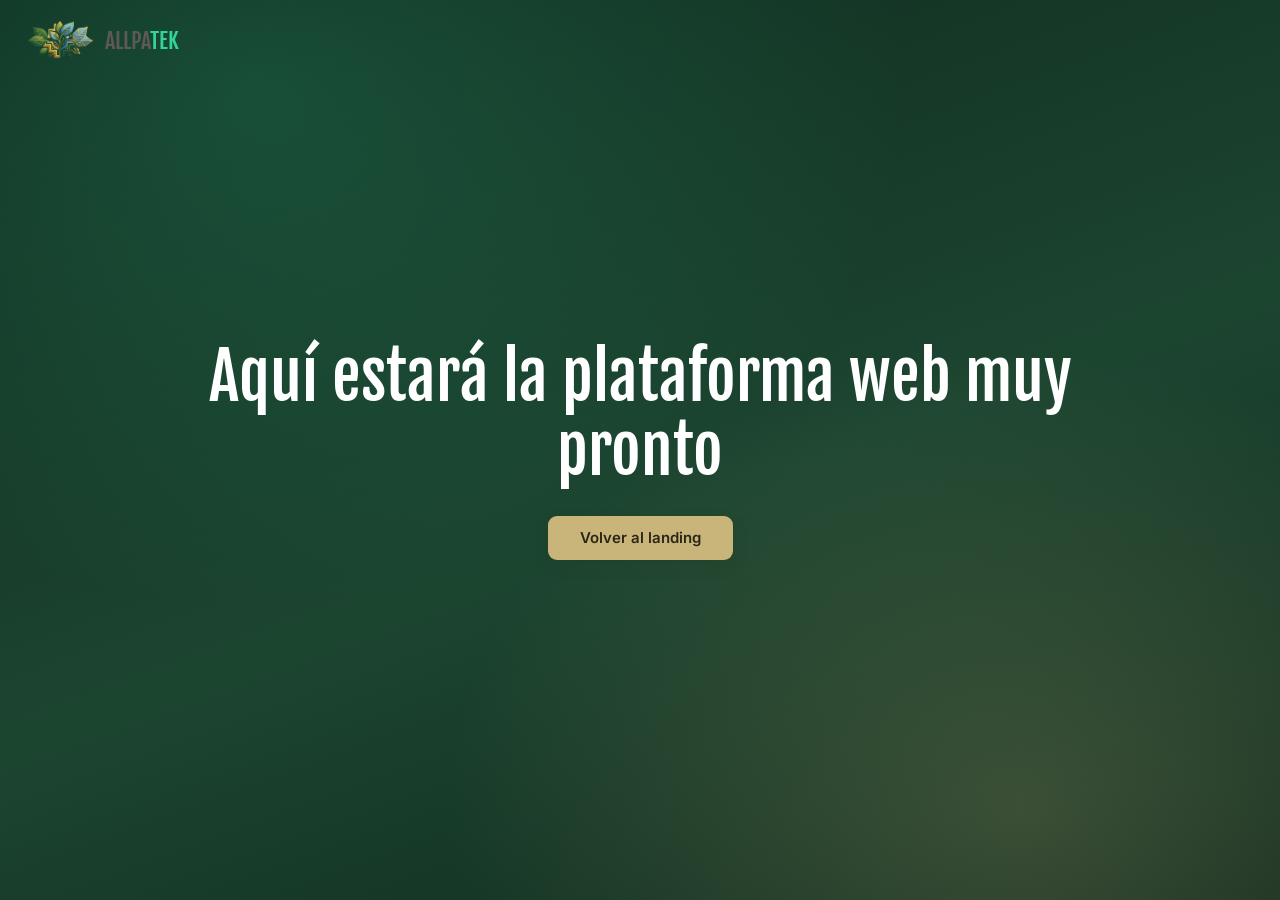
==== plataforma.html @ 077c6690 "feat(landing-navigation): add coming-soon platform page Introduce plataforma.html and its layout so " ====
<!DOCTYPE html>
<html lang="es">
  <head>
    <meta charset="UTF-8" />
    <meta name="viewport" content="width=device-width, initial-scale=1.0" />
    <title>ALLPATEK — Muy pronto</title>
    <link rel="preconnect" href="https://fonts.googleapis.com" />
    <link rel="preconnect" href="https://fonts.gstatic.com" crossorigin />
    <link
      href="https://fonts.googleapis.com/css2?family=Fjalla+One&family=Inter:wght@400;600;700&display=swap"
      rel="stylesheet"
    />
    <link rel="stylesheet" href="styles.css" />
  </head>
  <body class="coming-page">
    <main class="coming">
      <a class="logo coming__logo" href="index.html" aria-label="Inicio ALLPATEK">
        <img class="logo__img" src="assets/logo.png" width="72" height="40" alt="" />
        <span class="logo__text"><span>ALLPA</span><span>TEK</span></span>
      </a>

      <h1>Aquí estará la plataforma web muy pronto</h1>

      <a class="btn btn--gold btn--lg" href="index.html">Volver al landing</a>
    </main>
    <script src="script.js"></script>
  </body>
</html>
---- styles.css ----
/* ========== INICIO: TOKENS (colores, fuentes, medidas compartidas) ========== */
:root {
  --green: #0f2a1d;
  --green-mid: #1c4530;
  --mint: #34d399;
  --gold: #c9b57a;
  --gold-hover: #b59d62;
  --ink: #191717;
  --muted: rgba(25, 23, 23, 0.72);
  --white: #ffffff;
  --cream: #f4f3f0;
  --gray: #4b5563;
  --error: #dc2626;
  --shadow: 0 12px 28px -10px rgba(12, 12, 13, 0.28);
  --radius: 12px;
  --space: 48px;
  --nav-h: 64px;
  --max: 1180px;
  --font: Inter, system-ui, sans-serif;
  --font-display: "Fjalla One", sans-serif;
}

/* ========== FIN: TOKENS ========== *//* ========== INICIO: BASE (reset y estilos globales) ========== */
*,
*::before,
*::after {
  box-sizing: border-box;
}

html {
  scroll-behavior: smooth;
  scroll-padding-top: var(--nav-h);
}

body {
  margin: 0;
  font-family: var(--font);
  color: var(--ink);
  background: var(--white);
}

img {
  max-width: 100%;
  display: block;
}

a {
  color: inherit;
  text-decoration: none;
}

h1,
h2 {
  font-family: var(--font-display);
  font-weight: 400;
  margin: 0;
}

ul,
ol {
  margin: 0;
  padding: 0;
}

.icon {
  width: 22px;
  height: 22px;
  flex-shrink: 0;
}

.icon--lg {
  width: 50px;
  height: 50px;
}

.milestone__label .icon {
  width: 30px;
  height: 30px;
}

/* ========== FIN: BASE ========== *//* ========== INICIO: LOGO Y BOTONES (compartido header, planes, contacto) ========== */
.logo {
  display: flex;
  align-items: center;
}

.logo__img {
  width: 72px;
  height: 40px;
  object-fit: cover;
}

.logo__text {
  font-family: var(--font-display);
  font-size: 22px;
  width: 92px;
  text-align: center;
}

.logo__text span:first-child {
  color: #5f5858;
}

.logo__text span:last-child {
  color: var(--mint);
}

.btn {
  display: inline-flex;
  align-items: center;
  justify-content: center;
  padding: 12px 26px;
  border: 0;
  border-radius: 9px;
  cursor: pointer;
  font: 600 14px/1.2 var(--font);
  text-align: center;
  transition: transform 0.2s, box-shadow 0.2s, background 0.2s, color 0.2s;
}

.btn:hover {
  transform: translateY(-2px);
}

.btn:focus-visible {
  outline: 2px solid var(--mint);
  outline-offset: 3px;
}

.btn--gold {
  background: var(--gold);
  color: #2a2618;
  box-shadow: 0 6px 16px rgba(42, 38, 24, 0.12);
}

.btn--gold:hover {
  background: var(--gold-hover);
}

.btn--green {
  width: 100%;
  background: var(--green);
  color: var(--white);
  box-shadow: 0 8px 20px rgba(15, 42, 29, 0.28);
}

.btn--green:hover {
  background: var(--green-mid);
  color: var(--mint);
}

.btn--sm {
  padding: 9px 18px;
  font-size: 13px;
}

.btn--lg {
  padding: 13px 32px;
  font-size: 15px;
}

/* ========== FIN: LOGO Y BOTONES ========== *//* ========== INICIO: HEADER / NAVBAR ========== */
.site-header,
.site-header * {
  box-sizing: border-box;
}

.site-header {
  position: sticky;
  top: 0;
  z-index: 50;
  min-height: var(--nav-h, 80px);
  font-family: var(--font, "Inter", Arial, sans-serif);
  color: #10291c;
}

.nav {
  position: fixed;
  inset: 0 0 auto;
  z-index: 50;
  display: flex;
  align-items: center;
  gap: 16px;
  min-height: var(--nav-h, 80px);
  padding: 12px clamp(20px, 3vw, 48px);
  background: var(--white, #fff);
  border-bottom: 1px solid #e6ece7;
  transition: background-color 0.25s, box-shadow 0.25s;
}

.nav.is-scrolled,
.nav.is-open {
  background: var(--white, #fff);
  box-shadow: 0 1px 14px rgba(12, 12, 13, 0.1);
}

.nav a {
  color: inherit;
  text-decoration: none;
}

.nav .logo {
  display: inline-flex;
  align-items: center;
  flex-shrink: 0;
  gap: 8px;
}

.nav .logo__img {
  display: block;
  width: 72px;
  height: 40px;
  object-fit: contain;
}

.nav .logo__text {
  display: inline-flex;
  font-family: "Fjalla One", "Arial Narrow", sans-serif;
  font-size: 24px;
  color: var(--green, #2d6a4f);
}

.nav .logo__text span:last-child {
  color: #836013;
}

.nav__links {
  display: flex;
  flex: 1;
  justify-content: center;
  gap: 4px;
  margin: 0;
  padding: 0;
  list-style: none;
}

.nav__links a {
  display: flex;
  align-items: center;
  min-height: 44px;
  padding: 10px;
  border-radius: 8px;
  font-size: 14px;
  font-weight: 600;
  white-space: nowrap;
}

.nav__links a:hover {
  color: var(--green, #2d6a4f);
  background: #f0f5f1;
}

.nav__toggle,
.nav .nav__cta {
  align-items: center;
  justify-content: center;
  min-height: 44px;
  border: 0;
  border-radius: 10px;
  padding: 12px 18px;
  background: var(--gold, #e9c46a);
  color: #10291c;
  font-family: inherit;
  font-size: 14px;
  font-weight: 700;
  cursor: pointer;
}

.nav__toggle {
  display: none;
  margin-left: auto;
}

.nav .nav__cta {
  display: inline-flex;
  flex-shrink: 0;
  white-space: nowrap;
}

.nav__toggle:hover,
.nav .nav__cta:hover {
  background: #f2d48c;
}

.nav a:focus-visible,
.nav__toggle:focus-visible {
  outline: 3px solid var(--green, #2d6a4f);
  outline-offset: 3px;
}

@media (max-width: 960px) {
  .nav {
    flex-wrap: wrap;
    gap: 12px;
    padding: 12px 16px;
    max-height: 100vh;
    max-height: 100dvh;
    overflow-y: auto;
  }

  .nav .logo__img {
    width: 56px;
    height: 36px;
  }

  .nav .logo__text {
    font-size: 22px;
  }

  .nav__toggle {
    display: inline-flex;
  }

  .nav__links {
    display: none;
    order: 3;
    flex: 0 0 100%;
    flex-direction: column;
    padding: 8px 0;
  }

  .nav__links.is-open {
    display: flex;
  }

  .nav .nav__cta {
    display: none;
    order: 4;
    width: 100%;
  }

  .nav.is-open .nav__cta {
    display: inline-flex;
  }
}
/* ========== FIN: HEADER / NAVBAR ========== *//* ========== INICIO: HERO / INICIO ========== */
.hero,
.hero * {
  box-sizing: border-box;
}

.hero {
  font-family: var(--font, "Inter", Arial, sans-serif);
  color: #10291c;
  position: relative;
  min-height: 100vh;
  min-height: 100svh;
  display: flex;
  align-items: center;
  justify-content: center;
  overflow: hidden;
  padding: calc(var(--nav-h, 72px) + 24px) var(--space, 24px) 40px;
}

.hero__bg {
  position: absolute;
  inset: 0;
  width: 100%;
  height: 100%;
  object-fit: cover;
}

.hero::after {
  content: "";
  position: absolute;
  inset: 0;
  background: linear-gradient(180deg, rgba(10, 24, 16, 0.28), rgba(10, 24, 16, 0.42));
}

.hero__content {
  width: 100%;
  max-width: 1100px;
  position: relative;
  z-index: 1;
  display: flex;
  flex-direction: column;
  align-items: center;
  gap: 18px;
  text-align: center;
}

.hero__content h1 {
  margin: 0;
  color: var(--white, #fff);
  font-weight: 700;
  font-size: clamp(28px, 3.4vw, 48px);
  max-width: 820px;
  line-height: 1.15;
}

.hero__content > p {
  margin: 0;
  color: rgba(255, 255, 255, 0.94);
  font-size: clamp(15px, 1.35vw, 18px);
  max-width: 720px;
  line-height: 1.5;
}

.stats {
  display: grid;
  grid-template-columns: repeat(4, minmax(0, 1fr));
  gap: 12px;
  width: 100%;
  max-width: 860px;
  list-style: none;
  background: rgba(255, 255, 255, 0.42);
  backdrop-filter: blur(8px);
  border-radius: 16px;
  padding: 17px 18px;
  margin: clamp(36px, 8vh, 80px) 0 0;
}

.stats li {
  flex: 1;
  font-size: 13px;
  line-height: 1.35;
}

.stats strong {
  display: block;
  font-size: 22px;
}
.hero .btn {
  display: inline-flex;
  align-items: center;
  justify-content: center;
  min-height: 52px;
  padding: 14px 28px;
  border-radius: 10px;
  background: var(--gold, #e9c46a);
  color: #10291c;
  font: inherit;
  font-weight: 700;
  text-decoration: none;
  transition: background-color 0.2s;
}

.hero .btn:hover {
  background: #f2d48c;
}

.hero .btn:focus-visible {
  outline: 3px solid #fff;
  outline-offset: 4px;
}

@media (max-width: 640px) {
  .hero {
    padding: calc(var(--nav-h, 56px) + 24px) 20px 32px;
  }

  .hero__content {
    gap: 20px;
  }

  .hero .stats {
    grid-template-columns: repeat(2, minmax(0, 1fr));
    gap: 24px 16px;
    padding: 20px 16px;
    margin-top: 32px;
  }
}
/* ========== FIN: HERO / INICIO ========== *//* ========== INICIO: SECCIONES COMPARTIDAS (.section, .intro, hover de cards) ========== */
.section {
  padding: 56px var(--space);
}

.intro {
  max-width: 860px;
  margin: 0 auto 40px;
  text-align: center;
}

.intro h2 {
  font-size: clamp(26px, 2.8vw, 36px);
}

.intro p {
  margin: 14px 0 0;
  font-size: 16px;
  color: var(--muted);
  line-height: 1.5;
}

.card,
.plan,
.member {
  transition: transform 0.25s, box-shadow 0.25s;
}

.card:hover,
.plan:hover,
.member:hover {
  transform: translateY(-4px);
  box-shadow: 0 18px 36px -12px rgba(12, 12, 13, 0.32);
}

/* ========== FIN: SECCIONES COMPARTIDAS ========== *//* ========== INICIO: SERVICIOS ========== */
.features {
  display: grid;
  grid-template-columns: repeat(4, 1fr);
  grid-template-rows: 1fr 1fr;
  gap: 20px;
  max-width: var(--max);
  margin: 0 auto;
  min-height: 420px;
}

.features > :nth-child(2) {
  grid-column: 2;
  grid-row: 1 / span 2;
}

.features > :nth-child(6) {
  grid-column: 3 / span 2;
}

.card {
  display: flex;
  flex-direction: column;
  align-items: center;
  gap: 14px;
  padding: 24px 16px;
  background: var(--white);
  border-radius: 8px;
  box-shadow: var(--shadow);
  text-align: center;
  transition: transform 0.2s ease, box-shadow 0.2s ease;
}

.card:hover {
  transform: translateY(-3px);
  box-shadow: 0 8px 20px rgba(0, 0, 0, 0.12);
}

.card h3 {
  margin: 0;
  font-size: 17px;
  font-weight: 700;
}

.card p {
  margin: 0;
  font-size: 14px;
  color: var(--muted);
  line-height: 1.45;
}

.card--dark {
  background: var(--green);
  border: 1px solid var(--mint);
}

.card--dark h3 {
  color: var(--mint);
}

.card--dark p {
  color: rgba(255, 255, 255, 0.72);
}

.photo {
  margin: 0;
  border-radius: 8px;
  overflow: hidden;
  min-height: 220px;
}

.photo img {
  width: 100%;
  height: 100%;
  object-fit: cover;
  display: block;
}
/* ========== FIN: SERVICIOS ========== *//* ========== INICIO: HITOS / CÓMO FUNCIONA ========== */
.milestones {
  display: grid;
  grid-template-columns: minmax(240px, 380px) 1fr;
  gap: 32px;
  align-items: center;
  max-width: 1100px;
  margin: 0 auto;
}

.milestones__list {
  display: flex;
  flex-direction: column;
  gap: 20px;
  list-style: none;
  padding: 0;
  margin: 0;
}

.milestone {
  padding: 16px 20px;
  border-radius: 8px;
  background: #ffffff;
  border: 1px solid #e9ecef;
  box-shadow: 0 2px 6px rgba(0, 0, 0, 0.04);
}

.milestone--on {
  background: var(--green);
  border-color: var(--green);
  padding: 20px 18px;
}

.milestone__label {
  display: flex;
  align-items: center;
  gap: 8px;
  margin: 0;
  font-size: 18px;
  font-weight: 700;
  color: #212529;
}

.milestone p {
  margin: 8px 0 0;
  font-size: 14px;
  line-height: 1.4;
  color: rgba(64, 62, 62, 0.85);
}

.milestone--on .milestone__label {
  color: #ffffff;
}

.milestone--on p {
  color: rgba(255, 255, 255, 0.78);
}

.mosaic {
  display: grid;
  grid-template-columns: 1fr 1fr;
  gap: 12px;
  min-height: 380px;
  background: #e5e7eb;
  padding: 12px;
  border-radius: 8px;
}

.mosaic img {
  width: 100%;
  height: 100%;
  min-height: 180px;
  object-fit: cover;
  border-radius: 6px;
}
/* ========== FIN: HITOS / CÓMO FUNCIONA ========== *//* ========== INICIO: TESTIMONIOS ========== */
.reviews {
  display: flex;
  flex-wrap: wrap;
  gap: 28px;
  justify-content: center;
}

.review {
  position: relative;
  width: 340px;
  height: 340px;
  overflow: hidden;
  background: var(--green);
  color: var(--white);
}

.review__photo {
  position: absolute;
  top: 0;
  right: 0;
  width: 178px;
  height: 100%;
  object-fit: cover;
}

.review__body {
  position: relative;
  z-index: 1;
  width: 168px;
  padding: 20px 12px 0 16px;
}

.review__kicker {
  margin: 0;
  color: var(--mint);
  font-size: 11px;
  text-transform: uppercase;
  text-align: left;
}

.review__body p:nth-of-type(2) {
  margin: 16px 0 12px;
  font-size: 12px;
  text-align: center;
  line-height: 1.4;
}

.stars {
  margin: 0;
  color: var(--gold);
  letter-spacing: 2px;
  text-align: left;
  font-size: 14px;
}

.review h3 {
  position: absolute;
  left: 0;
  right: 0;
  bottom: 14px;
  z-index: 2;
  margin: 0;
  font-family: var(--font-display);
  font-size: 22px;
  font-weight: 400;
  text-align: center;
  text-shadow: 0 2px 12px rgba(0, 0, 0, 0.45);
}
/* ========== FIN: TESTIMONIOS ========== *//* ========== INICIO: PLANES ========== */
.plans {
  display: flex;
  flex-wrap: wrap;
  gap: 24px;
  justify-content: center;
}

.plan {
  display: flex;
  flex-direction: column;
  width: 300px;
  min-height: 460px;
  padding: 22px 24px;
  background: var(--cream);
  border-radius: 22px;
  box-shadow: var(--shadow);
}

.plan--featured {
  background: var(--green);
  color: var(--white);
}

.plan h3 {
  margin: 0;
  font-size: 24px;
}

.plan__head {
  display: flex;
  justify-content: space-between;
  align-items: center;
  gap: 12px;
}

.plan__badge {
  background: var(--green-mid);
  color: var(--mint);
  font-size: 14px;
  font-weight: 700;
  padding: 6px 10px;
  border-radius: 6px;
}

.plan ul {
  list-style: none;
  margin: 20px 0 auto;
  display: flex;
  flex-direction: column;
  gap: 16px;
}

.plan li {
  display: flex;
  align-items: flex-start;
  gap: 10px;
  font-size: 15px;
}

.plan__price {
  margin: 18px 0;
  font-size: 15px;
  opacity: 0.8;
}

.plan__price strong {
  font-size: 20px;
  font-weight: 600;
}

.plan .btn {
  width: 100%;
}
/* ========== FIN: PLANES ========== *//* ========== INICIO: EQUIPO ========== */

.team {
  display: flex;
  flex-wrap: wrap;
  gap: 24px;
  justify-content: center;
  list-style: none;
}

.member {
  width: 220px;
  overflow: hidden;
  background: var(--green-mid);
  border-radius: 14px;
  box-shadow: var(--shadow);
  text-align: center;
}

.member__media {
  position: relative;
  height: 254px;
  overflow: hidden;
}

.member__person {
  width: 100%;
  height: 100%;
  object-fit: cover;
  object-position: center 18%;
}

.member:nth-child(1) .member__person {
  object-position: 50% 12%;
}

.member:nth-child(2) .member__person {
  object-position: 50% 18%;
}

.member:nth-child(3) .member__person {
  object-position: 50% 16%;
}

.member:nth-child(4) .member__person {
  object-position: 50% 52%;
  transform: scale(2.15);
  transform-origin: 50% 48%;
}

.member:nth-child(5) .member__person {
  object-position: 50% 18%;
}

.member h3 {
  margin: 10px 8px 0;
  color: var(--mint);
  font-size: 16px;
}

.member p {
  margin: 4px 8px 14px;
  color: var(--white);
  font-size: 13px;
}

/* ========== FIN: EQUIPO ========== *//* ========== INICIO: CONTACTO / FORMULARIO ========== */

.contact {
  position: relative;
  min-height: 640px;
  overflow: hidden;
}

.contact__bg {
  position: absolute;
  inset: 0;
  width: 100%;
  height: 100%;
  object-fit: cover;
}

.contact__inner {
  position: relative;
  z-index: 1;
  display: grid;
  grid-template-columns: 1fr minmax(280px, 420px);
  gap: 32px;
  min-height: 640px;
  padding: 72px var(--space) 56px;
}

.contact__inner h2 {
  font-size: clamp(26px, 2.8vw, 36px);
}

.contact__inner > div > p {
  font-size: 16px;
  color: var(--gray);
}

.form {
  display: flex;
  flex-direction: column;
  gap: 16px;
  padding: 20px 18px 24px;
  background: var(--white);
  border-radius: 20px;
  box-shadow: var(--shadow);
}

.form__steps {
  width: 10px;
  height: 10px;
  margin: 8px auto 0;
  border-radius: 50%;
  background: var(--mint);
  box-shadow: 28px 0 0 var(--mint), 56px 0 0 var(--mint);
  transform: translateX(-28px);
}

.form h3 {
  margin: 0;
  font-size: 22px;
  text-align: center;
}

.form__lead {
  margin: 0;
  font-size: 13px;
  color: var(--gray);
  text-align: center;
}

.form label {
  display: flex;
  flex-direction: column;
  gap: 4px;
  padding: 12px 14px;
  border: 1px solid #e2e4e5;
  border-radius: var(--radius);
  font-size: 13px;
}

.form label:focus-within {
  border-color: var(--mint);
  box-shadow: 0 0 0 3px rgba(52, 211, 153, 0.18);
}

.form input {
  border: 0;
  outline: none;
  font: 400 14px var(--font);
  background: transparent;
}

.form label.is-invalid {
  border-color: var(--error);
}

.form__status {
  min-height: 1.2em;
  margin: 0;
  text-align: center;
  font-size: 14px;
}

.form__status--ok {
  color: var(--green);
}

.form__status--error {
  color: var(--error);
}

/* ========== FIN: CONTACTO / FORMULARIO ========== */

/* ========== INICIO: PÁGINA PLATAFORMA (próximamente) ========== */
.coming-page {
  min-height: 100vh;
  background:
    radial-gradient(ellipse at 20% 10%, rgba(52, 211, 153, 0.18), transparent 45%),
    radial-gradient(ellipse at 80% 90%, rgba(201, 181, 122, 0.22), transparent 40%),
    linear-gradient(160deg, #0f2a1d 0%, #1c4530 55%, #0f2a1d 100%);
}

.coming {
  min-height: 100vh;
  display: flex;
  flex-direction: column;
  align-items: center;
  justify-content: center;
  gap: 28px;
  padding: 48px 24px;
  text-align: center;
}

.coming__logo {
  position: absolute;
  top: 20px;
  left: 24px;
}

.coming__lang {
  position: absolute;
  top: 20px;
  right: 24px;
}

.coming h1 {
  max-width: 900px;
  margin: 0;
  color: var(--white);
  font-family: var(--font-display);
  font-size: clamp(32px, 6vw, 64px);
  line-height: 1.15;
  font-weight: 400;
}
/* ========== FIN: PÁGINA PLATAFORMA ========== */

/* ========== INICIO: FOOTER ========== */

.footer {
  padding: 48px var(--space) 36px;
  background: #fafafa;
  border-top: 1px solid #e5e7eb;
}

.footer__grid {
  display: grid;
  grid-template-columns: 1.2fr 1fr 1fr 1fr;
  gap: 40px;
}

.footer h3 {
  margin: 0 0 16px;
  font-size: 14px;
}

.footer ul {
  list-style: none;
  display: flex;
  flex-direction: column;
  gap: 11px;
  font-size: 13px;
  color: var(--gray);
}

.footer address {
  font-style: normal;
}

.footer__copy {
  margin: 48px 0 0;
  padding-top: 30px;
  border-top: 1px solid #e5e7eb;
  text-align: center;
  font-size: 13px;
  color: var(--gray);
}

/* ========== FIN: FOOTER ========== *//* ========== INICIO: RESPONSIVE (ajustes de todas las secciones) ========== */
@media (max-width: 1100px) {
  /* padding compartido: hero, secciones, contacto */
  .hero,
  .section,
  .contact__inner {
    padding-inline: 20px;
  }

  /* header / navbar */
  .nav {
    flex-wrap: wrap;
  }

  .nav__toggle {
    display: inline-flex;
  }

  .nav__cta {
    display: none;
  }

  .nav__links {
    display: none;
    width: 100%;
    flex-direction: column;
  }

  .nav__links.is-open {
    display: flex;
  }

  /* servicios */
  .features {
    grid-template-columns: 1fr 1fr;
    grid-template-rows: none;
  }

  .features > :nth-child(2),
  .features > :nth-child(6) {
    grid-column: auto;
    grid-row: auto;
  }

  /* hitos, contacto, footer */
  .milestones,
  .contact__inner,
  .footer__grid {
    grid-template-columns: 1fr;
  }

  /* hero: stats */
  .stats {
    flex-wrap: wrap;
  }

  .stats li {
    flex: 1 1 40%;
  }
}

@media (max-width: 700px) {
  /* hero */
  .hero {
    min-height: unset;
  }

  /* servicios */
  .features {
    grid-template-columns: 1fr;
  }

  /* testimonios */
  .review {
    width: 100%;
    max-width: 340px;
  }
}

/* ========== FIN: RESPONSIVE ========== */
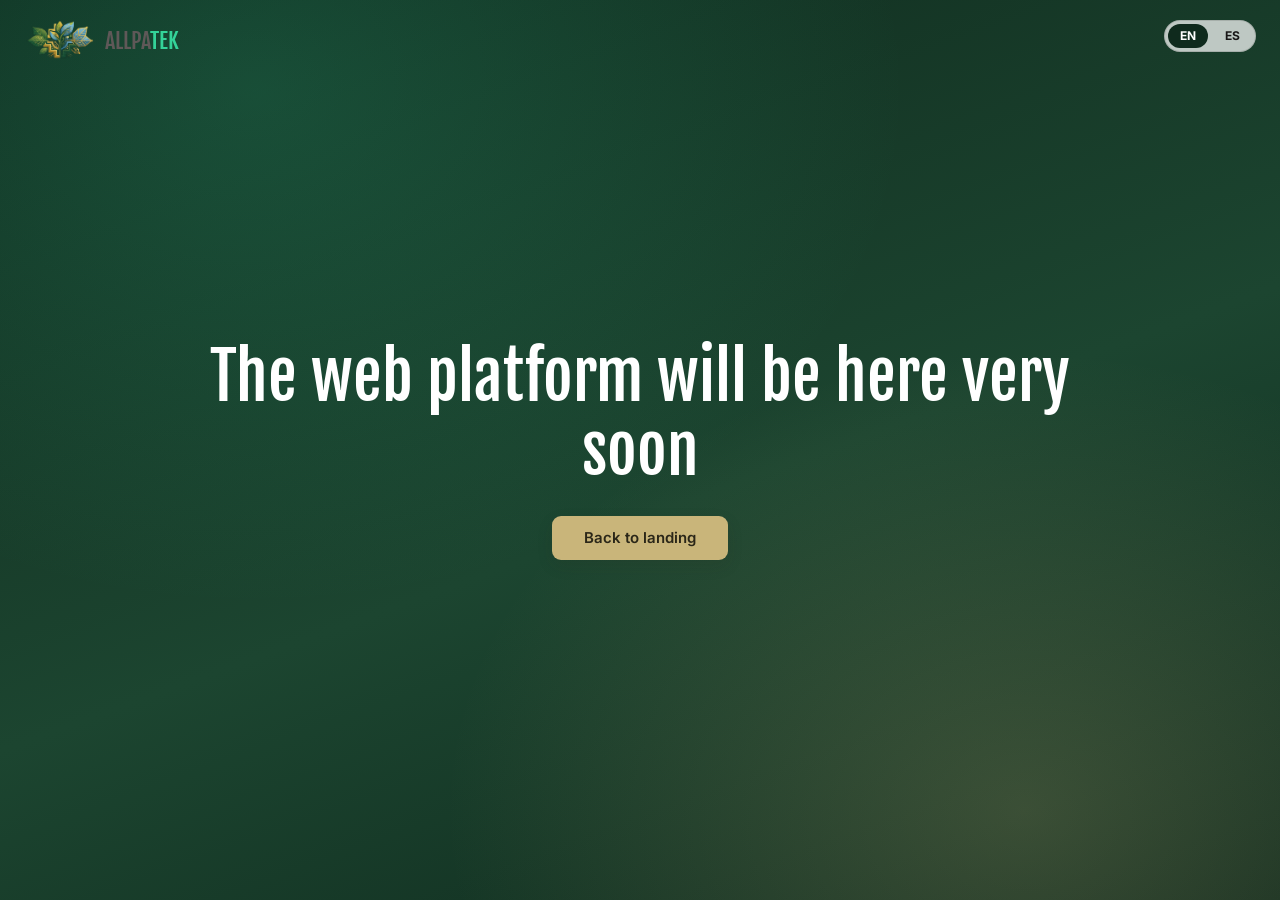
==== commit 1a49c7e0: "feat(i18n): translate coming-soon platform page" ====
--- a/plataforma.html
+++ b/plataforma.html
@@ -1,9 +1,9 @@
 <!DOCTYPE html>
-<html lang="es">
+<html lang="en">
   <head>
     <meta charset="UTF-8" />
     <meta name="viewport" content="width=device-width, initial-scale=1.0" />
-    <title>ALLPATEK — Muy pronto</title>
+    <title>{coming.meta}</title>
     <link rel="preconnect" href="https://fonts.googleapis.com" />
     <link rel="preconnect" href="https://fonts.gstatic.com" crossorigin />
     <link
@@ -13,15 +13,20 @@
     <link rel="stylesheet" href="styles.css" />
   </head>
   <body class="coming-page">
-    <main class="coming">
-      <a class="logo coming__logo" href="index.html" aria-label="Inicio ALLPATEK">
+    <main class="coming" role="main" aria-labelledby="coming-title">
+      <a class="logo coming__logo" href="index.html" aria-label="{nav.home}">
         <img class="logo__img" src="assets/logo.png" width="72" height="40" alt="" />
-        <span class="logo__text"><span>ALLPA</span><span>TEK</span></span>
+        <span class="logo__text" aria-hidden="true"><span>ALLPA</span><span>TEK</span></span>
       </a>
 
-      <h1>Aquí estará la plataforma web muy pronto</h1>
+      <div class="lang coming__lang" role="group" aria-label="{lang.aria}">
+        <button type="button" class="lang__btn is-active" data-lang="en_US" aria-pressed="true">EN</button>
+        <button type="button" class="lang__btn" data-lang="es_419" aria-pressed="false">ES</button>
+      </div>
 
-      <a class="btn btn--gold btn--lg" href="index.html">Volver al landing</a>
+      <h1 id="coming-title">{coming.title}</h1>
+
+      <a class="btn btn--gold btn--lg" href="index.html">{coming.back}</a>
     </main>
     <script src="script.js"></script>
   </body>
--- a/styles.css
+++ b/styles.css
@@ -39,6 +39,22 @@
   background: var(--white);
 }
 
+.skip-link {
+  position: absolute;
+  left: 12px;
+  top: -48px;
+  z-index: 100;
+  padding: 10px 14px;
+  background: var(--green);
+  color: var(--white);
+  border-radius: 8px;
+  font: 600 14px var(--font);
+}
+
+.skip-link:focus {
+  top: 12px;
+}
+
 img {
   max-width: 100%;
   display: block;
@@ -275,6 +291,37 @@
   display: inline-flex;
   flex-shrink: 0;
   white-space: nowrap;
+}
+
+.lang {
+  display: inline-flex;
+  gap: 4px;
+  flex-shrink: 0;
+  padding: 3px;
+  border: 1px solid rgba(25, 23, 23, 0.14);
+  border-radius: 999px;
+  background: rgba(255, 255, 255, 0.72);
+}
+
+.lang__btn {
+  min-width: 40px;
+  padding: 6px 10px;
+  border: 0;
+  border-radius: 999px;
+  background: transparent;
+  color: var(--ink);
+  font: 700 12px/1 var(--font);
+  cursor: pointer;
+}
+
+.lang__btn.is-active {
+  background: var(--green);
+  color: var(--white);
+}
+
+.lang__btn:focus-visible {
+  outline: 2px solid var(--mint);
+  outline-offset: 2px;
 }
 
 .nav__toggle:hover,
@@ -1083,6 +1130,10 @@
     display: flex;
   }
 
+  .lang {
+    margin-left: 8px;
+  }
+
   /* servicios */
   .features {
     grid-template-columns: 1fr 1fr;
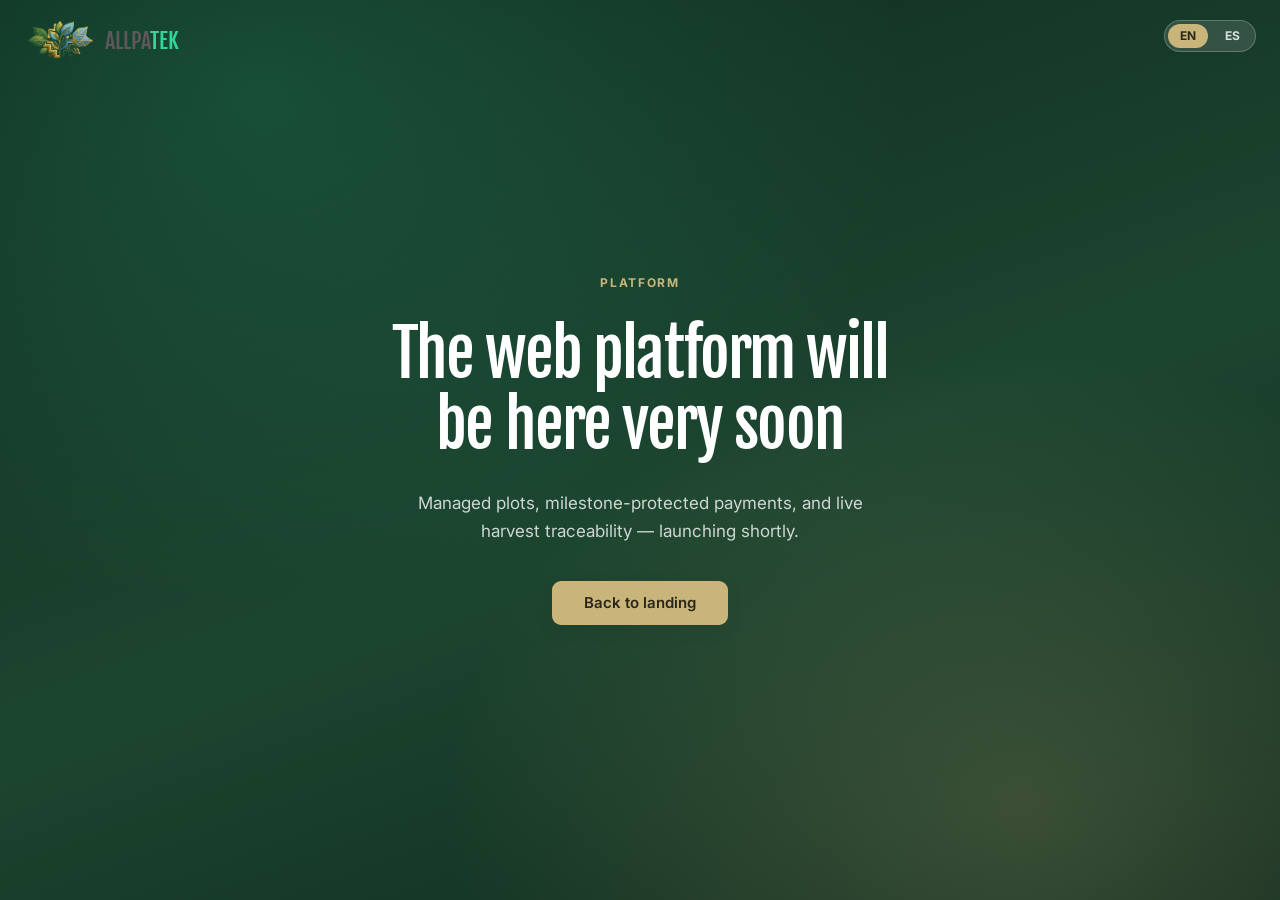
==== commit 3c7cf9c2: "feat(coming-soon): align the platform page with the landing visual system" ====
--- a/plataforma.html
+++ b/plataforma.html
@@ -3,6 +3,7 @@
   <head>
     <meta charset="UTF-8" />
     <meta name="viewport" content="width=device-width, initial-scale=1.0" />
+    <meta name="description" content="{coming.lead}" />
     <title>{coming.meta}</title>
     <link rel="preconnect" href="https://fonts.googleapis.com" />
     <link rel="preconnect" href="https://fonts.gstatic.com" crossorigin />
@@ -13,6 +14,7 @@
     <link rel="stylesheet" href="styles.css" />
   </head>
   <body class="coming-page">
+    <a class="skip-link" href="#coming-title">{a11y.skip}</a>
     <main class="coming" role="main" aria-labelledby="coming-title">
       <a class="logo coming__logo" href="index.html" aria-label="{nav.home}">
         <img class="logo__img" src="assets/logo.png" width="72" height="40" alt="" />
@@ -24,7 +26,9 @@
         <button type="button" class="lang__btn" data-lang="es_419" aria-pressed="false">ES</button>
       </div>
 
+      <p class="coming__kicker">{coming.kicker}</p>
       <h1 id="coming-title">{coming.title}</h1>
+      <p class="coming__lead">{coming.lead}</p>
 
       <a class="btn btn--gold btn--lg" href="index.html">{coming.back}</a>
     </main>
--- a/styles.css
+++ b/styles.css
@@ -1,4 +1,4 @@
-/* ========== INICIO: TOKENS (colores, fuentes, medidas compartidas) ========== */
+/* Tokens */
 :root {
   --green: #0f2a1d;
   --green-mid: #1c4530;
@@ -18,9 +18,13 @@
   --max: 1180px;
   --font: Inter, system-ui, sans-serif;
   --font-display: "Fjalla One", sans-serif;
-}
-
-/* ========== FIN: TOKENS ========== *//* ========== INICIO: BASE (reset y estilos globales) ========== */
+  /* Design system tokens */
+  --border-std: 1.5px solid rgba(20, 45, 28, 0.18);
+  --shadow-std: 0 10px 28px rgba(15, 35, 22, 0.06);
+  --ease-spring: cubic-bezier(0.16, 1, 0.3, 1);
+}
+
+/* Base */
 *,
 *::before,
 *::after {
@@ -29,7 +33,7 @@
 
 html {
   scroll-behavior: smooth;
-  scroll-padding-top: var(--nav-h);
+  scroll-padding-top: 96px;
 }
 
 body {
@@ -94,7 +98,7 @@
   height: 30px;
 }
 
-/* ========== FIN: BASE ========== *//* ========== INICIO: LOGO Y BOTONES (compartido header, planes, contacto) ========== */
+/* Logo and buttons */
 .logo {
   display: flex;
   align-items: center;
@@ -131,7 +135,7 @@
   cursor: pointer;
   font: 600 14px/1.2 var(--font);
   text-align: center;
-  transition: transform 0.2s, box-shadow 0.2s, background 0.2s, color 0.2s;
+  transition: transform 0.25s var(--ease-spring), box-shadow 0.25s, background 0.2s, color 0.2s;
 }
 
 .btn:hover {
@@ -165,6 +169,13 @@
   color: var(--mint);
 }
 
+.btn:disabled,
+.btn:disabled:hover {
+  cursor: wait;
+  opacity: 0.72;
+  transform: none;
+}
+
 .btn--sm {
   padding: 9px 18px;
   font-size: 13px;
@@ -175,7 +186,7 @@
   font-size: 15px;
 }
 
-/* ========== FIN: LOGO Y BOTONES ========== *//* ========== INICIO: HEADER / NAVBAR ========== */
+/* Header */
 .site-header,
 .site-header * {
   box-sizing: border-box;
@@ -199,15 +210,18 @@
   gap: 16px;
   min-height: var(--nav-h, 80px);
   padding: 12px clamp(20px, 3vw, 48px);
-  background: var(--white, #fff);
-  border-bottom: 1px solid #e6ece7;
-  transition: background-color 0.25s, box-shadow 0.25s;
+  background: rgba(255, 255, 255, 0.96);
+  backdrop-filter: blur(12px);
+  -webkit-backdrop-filter: blur(12px);
+  border-bottom: 1.5px solid rgba(20, 45, 28, 0.14);
+  box-shadow: 0 4px 20px rgba(15, 35, 22, 0.06);
+  transition: background 0.3s, box-shadow 0.3s, border-color 0.3s;
 }
 
 .nav.is-scrolled,
 .nav.is-open {
-  background: var(--white, #fff);
-  box-shadow: 0 1px 14px rgba(12, 12, 13, 0.1);
+  background: rgba(255, 255, 255, 0.99);
+  box-shadow: 0 4px 28px rgba(12, 12, 13, 0.12);
 }
 
 .nav a {
@@ -254,16 +268,30 @@
   display: flex;
   align-items: center;
   min-height: 44px;
-  padding: 10px;
+  padding: 8px 14px;
   border-radius: 8px;
   font-size: 14px;
   font-weight: 600;
   white-space: nowrap;
+  transition: background 0.18s, color 0.18s;
 }
 
 .nav__links a:hover {
   color: var(--green, #2d6a4f);
-  background: #f0f5f1;
+  background: rgba(201, 181, 122, 0.18);
+}
+
+/* Active section link */
+.nav__links a.is-active {
+  background: var(--green);
+  color: var(--white);
+  border-radius: 8px;
+  padding: 8px 16px;
+}
+
+.nav__links a.is-active:hover {
+  background: var(--green-mid);
+  color: var(--white);
 }
 
 .nav__toggle,
@@ -380,7 +408,7 @@
     display: inline-flex;
   }
 }
-/* ========== FIN: HEADER / NAVBAR ========== *//* ========== INICIO: HERO / INICIO ========== */
+/* Hero */
 .hero,
 .hero * {
   box-sizing: border-box;
@@ -432,40 +460,54 @@
   font-weight: 700;
   font-size: clamp(28px, 3.4vw, 48px);
   max-width: 820px;
-  line-height: 1.15;
+  line-height: 1.13;
+  letter-spacing: -0.03em;
 }
 
 .hero__content > p {
   margin: 0;
   color: rgba(255, 255, 255, 0.94);
   font-size: clamp(15px, 1.35vw, 18px);
-  max-width: 720px;
-  line-height: 1.5;
+  max-width: 60ch;
+  line-height: 1.65;
 }
 
 .stats {
   display: grid;
   grid-template-columns: repeat(4, minmax(0, 1fr));
-  gap: 12px;
+  gap: 0;
   width: 100%;
-  max-width: 860px;
+  max-width: 920px;
   list-style: none;
-  background: rgba(255, 255, 255, 0.42);
-  backdrop-filter: blur(8px);
-  border-radius: 16px;
-  padding: 17px 18px;
+  background: rgba(10, 24, 16, 0.42);
+  backdrop-filter: blur(16px);
+  -webkit-backdrop-filter: blur(16px);
+  border-radius: 20px;
+  border: 1px solid rgba(255, 255, 255, 0.22);
+  padding: 20px 0;
   margin: clamp(36px, 8vh, 80px) 0 0;
 }
 
 .stats li {
   flex: 1;
   font-size: 13px;
-  line-height: 1.35;
+  line-height: 1.4;
+  color: rgba(255, 255, 255, 0.85);
+  padding: 8px 24px;
+  text-align: center;
+}
+
+.stats li + li {
+  border-left: 1px solid rgba(255, 255, 255, 0.16);
 }
 
 .stats strong {
   display: block;
-  font-size: 22px;
+  font-size: 26px;
+  font-weight: 700;
+  color: var(--gold);
+  letter-spacing: -0.02em;
+  margin-bottom: 4px;
 }
 .hero .btn {
   display: inline-flex;
@@ -502,52 +544,75 @@
 
   .hero .stats {
     grid-template-columns: repeat(2, minmax(0, 1fr));
-    gap: 24px 16px;
-    padding: 20px 16px;
+    gap: 0;
+    padding: 16px 0;
     margin-top: 32px;
   }
-}
-/* ========== FIN: HERO / INICIO ========== *//* ========== INICIO: SECCIONES COMPARTIDAS (.section, .intro, hover de cards) ========== */
+
+  .stats li + li {
+    border-left: none;
+  }
+
+  .stats li:nth-child(2) {
+    border-left: 1px solid rgba(255, 255, 255, 0.16);
+  }
+
+  .stats li:nth-child(3),
+  .stats li:nth-child(4) {
+    border-top: 1px solid rgba(255, 255, 255, 0.16);
+  }
+
+  .stats li:nth-child(4) {
+    border-left: 1px solid rgba(255, 255, 255, 0.16);
+  }
+}
+/* Shared sections */
 .section {
-  padding: 56px var(--space);
+  padding: 88px var(--space);
+}
+
+.section--alt {
+  background: var(--cream);
 }
 
 .intro {
-  max-width: 860px;
-  margin: 0 auto 40px;
+  max-width: 800px;
+  margin: 0 auto 60px;
   text-align: center;
 }
 
 .intro h2 {
   font-size: clamp(26px, 2.8vw, 36px);
+  letter-spacing: -0.025em;
+  line-height: 1.18;
 }
 
 .intro p {
-  margin: 14px 0 0;
+  margin: 18px auto 0;
   font-size: 16px;
   color: var(--muted);
-  line-height: 1.5;
-}
-
-.card,
-.plan,
-.member {
-  transition: transform 0.25s, box-shadow 0.25s;
-}
-
-.card:hover,
-.plan:hover,
-.member:hover {
-  transform: translateY(-4px);
-  box-shadow: 0 18px 36px -12px rgba(12, 12, 13, 0.32);
-}
-
-/* ========== FIN: SECCIONES COMPARTIDAS ========== *//* ========== INICIO: SERVICIOS ========== */
+  line-height: 1.65;
+  max-width: 60ch;
+}
+
+/* Plan hover */
+.plan:hover {
+  transform: translateY(-5px);
+  box-shadow: 0 20px 44px -10px rgba(15, 35, 22, 0.14);
+  border-color: rgba(20, 45, 28, 0.3);
+}
+
+.plan--featured:hover {
+  border-color: rgba(201, 181, 122, 0.75);
+  box-shadow: 0 24px 48px -12px rgba(15, 35, 22, 0.28);
+}
+
+/* Services */
 .features {
   display: grid;
   grid-template-columns: repeat(4, 1fr);
   grid-template-rows: 1fr 1fr;
-  gap: 20px;
+  gap: 24px;
   max-width: var(--max);
   margin: 0 auto;
   min-height: 420px;
@@ -566,36 +631,61 @@
   display: flex;
   flex-direction: column;
   align-items: center;
-  gap: 14px;
-  padding: 24px 16px;
+  gap: 16px;
+  padding: 32px 24px;
   background: var(--white);
-  border-radius: 8px;
-  box-shadow: var(--shadow);
+  border: var(--border-std);
+  border-radius: 16px;
+  box-shadow: var(--shadow-std);
   text-align: center;
-  transition: transform 0.2s ease, box-shadow 0.2s ease;
+  height: 100%;
+  transition: transform 0.25s var(--ease-spring), box-shadow 0.25s, border-color 0.2s;
 }
 
 .card:hover {
-  transform: translateY(-3px);
-  box-shadow: 0 8px 20px rgba(0, 0, 0, 0.12);
+  transform: translateY(-5px);
+  box-shadow: 0 20px 44px -10px rgba(15, 35, 22, 0.14);
+  border-color: rgba(20, 45, 28, 0.28);
+}
+
+/* Icon circle backgrounds */
+.card .icon--lg {
+  width: 52px;
+  height: 52px;
+  padding: 12px;
+  background: rgba(20, 45, 28, 0.09);
+  border-radius: 50%;
+  box-sizing: content-box;
+}
+
+/* Smart Assistance card — gold saturated circle for contrast on white */
+.card--wide .icon--lg {
+  background: rgba(196, 169, 98, 0.75);
+}
+
+.card--dark .icon--lg {
+  background: rgba(52, 211, 153, 0.15);
 }
 
 .card h3 {
   margin: 0;
-  font-size: 17px;
+  font-size: 18px;
   font-weight: 700;
+  line-height: 1.25;
+  letter-spacing: -0.015em;
 }
 
 .card p {
   margin: 0;
   font-size: 14px;
   color: var(--muted);
-  line-height: 1.45;
+  line-height: 1.65;
+  max-width: 30ch;
 }
 
 .card--dark {
   background: var(--green);
-  border: 1px solid var(--mint);
+  border: 1.5px solid rgba(52, 211, 153, 0.35);
 }
 
 .card--dark h3 {
@@ -608,7 +698,7 @@
 
 .photo {
   margin: 0;
-  border-radius: 8px;
+  border-radius: 16px;
   overflow: hidden;
   min-height: 220px;
 }
@@ -619,11 +709,11 @@
   object-fit: cover;
   display: block;
 }
-/* ========== FIN: SERVICIOS ========== *//* ========== INICIO: HITOS / CÓMO FUNCIONA ========== */
+/* How it works */
 .milestones {
   display: grid;
   grid-template-columns: minmax(240px, 380px) 1fr;
-  gap: 32px;
+  gap: 40px;
   align-items: center;
   max-width: 1100px;
   margin: 0 auto;
@@ -632,24 +722,31 @@
 .milestones__list {
   display: flex;
   flex-direction: column;
-  gap: 20px;
+  gap: 16px;
   list-style: none;
   padding: 0;
   margin: 0;
 }
 
 .milestone {
-  padding: 16px 20px;
-  border-radius: 8px;
-  background: #ffffff;
-  border: 1px solid #e9ecef;
-  box-shadow: 0 2px 6px rgba(0, 0, 0, 0.04);
+  padding: 18px 20px;
+  border-radius: 12px;
+  background: var(--white);
+  border: var(--border-std);
+  box-shadow: var(--shadow-std);
+  transition: transform 0.25s var(--ease-spring), box-shadow 0.25s, border-color 0.2s;
+}
+
+.milestone:hover {
+  transform: translateY(-2px);
+  box-shadow: 0 12px 28px rgba(15, 35, 22, 0.1);
+  border-color: rgba(20, 45, 28, 0.28);
 }
 
 .milestone--on {
   background: var(--green);
   border-color: var(--green);
-  padding: 20px 18px;
+  padding: 20px;
 }
 
 .milestone__label {
@@ -657,15 +754,16 @@
   align-items: center;
   gap: 8px;
   margin: 0;
-  font-size: 18px;
+  font-size: 17px;
   font-weight: 700;
   color: #212529;
+  letter-spacing: -0.01em;
 }
 
 .milestone p {
   margin: 8px 0 0;
   font-size: 14px;
-  line-height: 1.4;
+  line-height: 1.6;
   color: rgba(64, 62, 62, 0.85);
 }
 
@@ -682,9 +780,10 @@
   grid-template-columns: 1fr 1fr;
   gap: 12px;
   min-height: 380px;
-  background: #e5e7eb;
+  background: rgba(229, 231, 235, 0.55);
   padding: 12px;
-  border-radius: 8px;
+  border-radius: 20px;
+  border: 1px solid rgba(25, 23, 23, 0.06);
 }
 
 .mosaic img {
@@ -692,13 +791,13 @@
   height: 100%;
   min-height: 180px;
   object-fit: cover;
-  border-radius: 6px;
-}
-/* ========== FIN: HITOS / CÓMO FUNCIONA ========== *//* ========== INICIO: TESTIMONIOS ========== */
+  border-radius: 10px;
+}
+/* Testimonials */
 .reviews {
   display: flex;
   flex-wrap: wrap;
-  gap: 28px;
+  gap: 32px;
   justify-content: center;
 }
 
@@ -709,6 +808,27 @@
   overflow: hidden;
   background: var(--green);
   color: var(--white);
+  border-radius: 20px;
+  border: 1.5px solid rgba(52, 211, 153, 0.28);
+  transition: transform 0.25s var(--ease-spring), box-shadow 0.25s, border-color 0.2s;
+}
+
+.review:hover {
+  transform: translateY(-5px);
+  box-shadow: 0 24px 48px -12px rgba(15, 42, 29, 0.38);
+  border-color: rgba(52, 211, 153, 0.5);
+}
+
+/* Decorative quote mark */
+.review__body::before {
+  content: '\201C';
+  display: block;
+  font-family: Georgia, serif;
+  font-size: 52px;
+  line-height: 0.8;
+  color: var(--gold);
+  opacity: 0.9;
+  margin-bottom: 6px;
 }
 
 .review__photo {
@@ -724,7 +844,7 @@
   position: relative;
   z-index: 1;
   width: 168px;
-  padding: 20px 12px 0 16px;
+  padding: 14px 12px 0 16px;
 }
 
 .review__kicker {
@@ -763,11 +883,11 @@
   text-align: center;
   text-shadow: 0 2px 12px rgba(0, 0, 0, 0.45);
 }
-/* ========== FIN: TESTIMONIOS ========== *//* ========== INICIO: PLANES ========== */
+/* Plans */
 .plans {
   display: flex;
   flex-wrap: wrap;
-  gap: 24px;
+  gap: 28px;
   justify-content: center;
 }
 
@@ -776,20 +896,24 @@
   flex-direction: column;
   width: 300px;
   min-height: 460px;
-  padding: 22px 24px;
+  padding: 28px 24px;
   background: var(--cream);
-  border-radius: 22px;
-  box-shadow: var(--shadow);
+  border: var(--border-std);
+  border-radius: 24px;
+  box-shadow: var(--shadow-std);
+  transition: transform 0.25s var(--ease-spring), box-shadow 0.25s, border-color 0.2s;
 }
 
 .plan--featured {
   background: var(--green);
+  border: 1.5px solid rgba(201, 181, 122, 0.5);
   color: var(--white);
 }
 
 .plan h3 {
   margin: 0;
   font-size: 24px;
+  letter-spacing: -0.02em;
 }
 
 .plan__head {
@@ -820,7 +944,8 @@
   display: flex;
   align-items: flex-start;
   gap: 10px;
-  font-size: 15px;
+  font-size: 14px;
+  line-height: 1.55;
 }
 
 .plan__price {
@@ -837,28 +962,117 @@
 .plan .btn {
   width: 100%;
 }
-/* ========== FIN: PLANES ========== *//* ========== INICIO: EQUIPO ========== */
-
-.team {
-  display: flex;
-  flex-wrap: wrap;
-  gap: 24px;
+
+.product-video {
+  margin-top: 72px;
+}
+
+.product-video .intro h3 {
+  margin: 0;
+  font-family: var(--font-display);
+  font-weight: 400;
+  font-size: clamp(22px, 2.4vw, 30px);
+  letter-spacing: -0.02em;
+}
+
+.product-video__frame {
+  position: relative;
+  max-width: 860px;
+  margin: 0 auto;
+  aspect-ratio: 16 / 9;
+  background: var(--green);
+  border-radius: 24px;
+  box-shadow: 0 24px 56px -16px rgba(15, 42, 29, 0.35);
+  overflow: hidden;
+  border: 1px solid rgba(52, 211, 153, 0.12);
+}
+
+.product-video__frame iframe {
+  position: absolute;
+  inset: 0;
+  width: 100%;
+  height: 100%;
+  border: 0;
+}
+/* Team — step-based carousel (JS-driven, no duplicates) */
+
+.team-carousel {
+  --member-w: 300px;
+  --member-gap: 24px;
+  max-width: 1000px;
+  margin: 0 auto;
+  position: relative;
+}
+
+.team-viewport {
+  overflow: hidden;
+  padding: 10px 2px;
+  /* Soft fade masks on edges */
+  -webkit-mask-image: linear-gradient(90deg, transparent 0, #000 40px, #000 calc(100% - 40px), transparent 100%);
+  mask-image: linear-gradient(90deg, transparent 0, #000 40px, #000 calc(100% - 40px), transparent 100%);
+}
+
+.team-track {
+  display: flex;
+  gap: var(--member-gap);
+  list-style: none;
+  margin: 0;
+  padding: 0;
+  transition: transform 0.6s ease;
+  will-change: transform;
+}
+
+/* Dot indicators */
+.team-dots {
+  display: flex;
   justify-content: center;
-  list-style: none;
-}
-
+  gap: 8px;
+  margin-top: 24px;
+}
+
+.team-dot {
+  width: 8px;
+  height: 8px;
+  padding: 0;
+  border: none;
+  border-radius: 50%;
+  background: rgba(20, 45, 28, 0.2);
+  cursor: pointer;
+  transition: background 0.25s, transform 0.25s var(--ease-spring), width 0.25s;
+}
+
+.team-dot.is-active {
+  background: var(--green);
+  width: 24px;
+  border-radius: 999px;
+}
+
+.team-dot:hover:not(.is-active) {
+  background: rgba(20, 45, 28, 0.4);
+}
+
+/* Member cards */
 .member {
-  width: 220px;
+  width: var(--member-w);
+  flex-shrink: 0;
   overflow: hidden;
   background: var(--green-mid);
-  border-radius: 14px;
-  box-shadow: var(--shadow);
+  border: 1.5px solid rgba(52, 211, 153, 0.18);
+  border-radius: 20px;
+  box-shadow: var(--shadow-std);
   text-align: center;
+  transition: transform 0.25s var(--ease-spring), box-shadow 0.25s, border-color 0.2s;
+}
+
+.member:hover {
+  transform: translateY(-5px);
+  box-shadow: 0 20px 40px -10px rgba(15, 42, 29, 0.32);
+  border-color: rgba(52, 211, 153, 0.4);
 }
 
 .member__media {
   position: relative;
-  height: 254px;
+  aspect-ratio: 3 / 4;
   overflow: hidden;
 }
 
@@ -866,44 +1080,47 @@
   width: 100%;
   height: 100%;
   object-fit: cover;
-  object-position: center 18%;
-}
-
-.member:nth-child(1) .member__person {
-  object-position: 50% 12%;
-}
-
-.member:nth-child(2) .member__person {
-  object-position: 50% 18%;
-}
-
-.member:nth-child(3) .member__person {
-  object-position: 50% 16%;
-}
-
+  object-position: center top;
+}
+
+/* Per-member photo positioning (1–5, no duplicates) */
+.member:nth-child(1) .member__person { object-position: 50% 12%; }
+.member:nth-child(2) .member__person { object-position: 50% 18%; }
+.member:nth-child(3) .member__person { object-position: 50% 16%; }
 .member:nth-child(4) .member__person {
   object-position: 50% 52%;
   transform: scale(2.15);
   transform-origin: 50% 48%;
 }
-
-.member:nth-child(5) .member__person {
-  object-position: 50% 18%;
-}
+.member:nth-child(5) .member__person { object-position: 50% 18%; }
 
 .member h3 {
-  margin: 10px 8px 0;
+  margin: 12px 8px 0;
   color: var(--mint);
-  font-size: 16px;
+  font-size: 15px;
+  letter-spacing: -0.01em;
 }
 
 .member p {
-  margin: 4px 8px 14px;
-  color: var(--white);
-  font-size: 13px;
-}
-
-/* ========== FIN: EQUIPO ========== *//* ========== INICIO: CONTACTO / FORMULARIO ========== */
+  margin: 4px 8px 16px;
+  color: rgba(255, 255, 255, 0.65);
+  font-size: 12px;
+}
+
+/* Responsive member width */
+@media (max-width: 860px) {
+  .team-carousel {
+    --member-w: 260px;
+  }
+}
+
+@media (max-width: 600px) {
+  .team-carousel {
+    --member-w: calc(100vw - 64px);
+  }
+}
+
+/* Contact form */
 
 .contact {
   position: relative;
@@ -924,28 +1141,33 @@
   z-index: 1;
   display: grid;
   grid-template-columns: 1fr minmax(280px, 420px);
-  gap: 32px;
+  gap: 48px;
   min-height: 640px;
-  padding: 72px var(--space) 56px;
+  padding: 88px var(--space) 72px;
 }
 
 .contact__inner h2 {
   font-size: clamp(26px, 2.8vw, 36px);
+  letter-spacing: -0.025em;
+  line-height: 1.18;
 }
 
 .contact__inner > div > p {
   font-size: 16px;
   color: var(--gray);
+  line-height: 1.65;
+  max-width: 50ch;
 }
 
 .form {
   display: flex;
   flex-direction: column;
-  gap: 16px;
-  padding: 20px 18px 24px;
+  gap: 12px;
+  padding: 28px 24px 28px;
   background: var(--white);
+  border: var(--border-std);
   border-radius: 20px;
-  box-shadow: var(--shadow);
+  box-shadow: 0 16px 40px rgba(15, 35, 22, 0.1);
 }
 
 .form__steps {
@@ -960,7 +1182,9 @@
 
 .form h3 {
   margin: 0;
-  font-size: 22px;
+  font-size: 20px;
+  letter-spacing: -0.02em;
+  line-height: 1.2;
   text-align: center;
 }
 
@@ -974,23 +1198,35 @@
 .form label {
   display: flex;
   flex-direction: column;
-  gap: 4px;
-  padding: 12px 14px;
-  border: 1px solid #e2e4e5;
+  gap: 3px;
+  padding: 12px 16px;
+  border: 1.5px solid rgba(20, 45, 28, 0.14);
   border-radius: var(--radius);
-  font-size: 13px;
+  font-size: 11px;
+  font-weight: 700;
+  letter-spacing: 0.05em;
+  text-transform: uppercase;
+  color: var(--gray);
+  transition: border-color 0.2s ease, box-shadow 0.2s ease;
 }
 
 .form label:focus-within {
   border-color: var(--mint);
-  box-shadow: 0 0 0 3px rgba(52, 211, 153, 0.18);
+  box-shadow: 0 0 0 3px rgba(52, 211, 153, 0.15);
 }
 
 .form input {
   border: 0;
   outline: none;
-  font: 400 14px var(--font);
+  font: 400 15px/1.4 var(--font);
+  color: var(--ink);
   background: transparent;
+  margin-top: 2px;
+}
+
+.form input::placeholder {
+  color: rgba(75, 85, 99, 0.45);
+  font-size: 14px;
 }
 
 .form label.is-invalid {
@@ -1012,9 +1248,7 @@
   color: var(--error);
 }
 
-/* ========== FIN: CONTACTO / FORMULARIO ========== */
-
-/* ========== INICIO: PÁGINA PLATAFORMA (próximamente) ========== */
+/* Coming-soon page */
 .coming-page {
   min-height: 100vh;
   background:
@@ -1047,67 +1281,137 @@
 }
 
 .coming h1 {
-  max-width: 900px;
+  max-width: 16ch;
   margin: 0;
   color: var(--white);
   font-family: var(--font-display);
   font-size: clamp(32px, 6vw, 64px);
-  line-height: 1.15;
+  line-height: 1.12;
+  letter-spacing: -0.03em;
   font-weight: 400;
 }
-/* ========== FIN: PÁGINA PLATAFORMA ========== */
-
-/* ========== INICIO: FOOTER ========== */
+
+.coming__kicker {
+  margin: 0;
+  font-size: 12px;
+  font-weight: 700;
+  letter-spacing: 0.14em;
+  text-transform: uppercase;
+  color: var(--gold);
+}
+
+.coming__lead {
+  margin: 0;
+  max-width: 46ch;
+  font-size: 17px;
+  line-height: 1.65;
+  color: rgba(255, 255, 255, 0.78);
+}
+
+.coming .btn {
+  margin-top: 8px;
+}
+
+.coming-page .lang {
+  background: rgba(255, 255, 255, 0.12);
+  border-color: rgba(255, 255, 255, 0.22);
+}
+
+.coming-page .lang__btn {
+  color: rgba(255, 255, 255, 0.82);
+}
+
+.coming-page .lang__btn.is-active {
+  background: var(--gold);
+  color: #2a2618;
+}
+/* Footer */
 
 .footer {
-  padding: 48px var(--space) 36px;
-  background: #fafafa;
-  border-top: 1px solid #e5e7eb;
+  padding: 56px var(--space) 32px;
+  background: var(--cream);
+  border-top: 1.5px solid rgba(20, 45, 28, 0.1);
 }
 
 .footer__grid {
   display: grid;
-  grid-template-columns: 1.2fr 1fr 1fr 1fr;
-  gap: 40px;
+  grid-template-columns: 1.3fr 1fr 1fr 1fr;
+  gap: 48px;
+  max-width: var(--max);
+  margin: 0 auto;
+}
+
+.footer .logo__text {
+  font-size: 20px;
+}
+
+.footer__brand p {
+  margin: 10px 0 0;
+  font-size: 13px;
+  color: var(--muted);
+  line-height: 1.6;
+  max-width: 28ch;
 }
 
 .footer h3 {
   margin: 0 0 16px;
-  font-size: 14px;
+  font-size: 11px;
+  font-weight: 700;
+  letter-spacing: 0.08em;
+  text-transform: uppercase;
+  color: var(--green);
 }
 
 .footer ul {
   list-style: none;
   display: flex;
   flex-direction: column;
-  gap: 11px;
+  gap: 10px;
   font-size: 13px;
   color: var(--gray);
 }
 
+.footer ul a {
+  transition: color 0.2s;
+}
+
+.footer ul a:hover {
+  color: var(--green);
+}
+
 .footer address {
   font-style: normal;
 }
 
+.footer address li {
+  line-height: 1.5;
+}
+
 .footer__copy {
-  margin: 48px 0 0;
-  padding-top: 30px;
-  border-top: 1px solid #e5e7eb;
+  margin: 48px auto 0;
+  max-width: var(--max);
+  padding-top: 24px;
+  border-top: 1px solid rgba(20, 45, 28, 0.12);
   text-align: center;
-  font-size: 13px;
-  color: var(--gray);
-}
-
-/* ========== FIN: FOOTER ========== *//* ========== INICIO: RESPONSIVE (ajustes de todas las secciones) ========== */
+  font-size: 12px;
+  color: rgba(75, 85, 99, 0.7);
+  line-height: 1.6;
+}
+
+/* Responsive */
 @media (max-width: 1100px) {
-  /* padding compartido: hero, secciones, contacto */
+  /* Shared padding */
   .hero,
   .section,
   .contact__inner {
     padding-inline: 20px;
   }
 
-  /* header / navbar */
+  .section {
+    padding-block: 64px;
+  }
+
+  /* Header */
   .nav {
     flex-wrap: wrap;
   }
@@ -1134,7 +1438,7 @@
     margin-left: 8px;
   }
 
-  /* servicios */
+  /* Services */
   .features {
     grid-template-columns: 1fr 1fr;
     grid-template-rows: none;
@@ -1146,14 +1450,19 @@
     grid-row: auto;
   }
 
-  /* hitos, contacto, footer */
+  /* Milestones, contact */
   .milestones,
-  .contact__inner,
+  .contact__inner {
+    grid-template-columns: 1fr;
+  }
+
+  /* Footer */
   .footer__grid {
-    grid-template-columns: 1fr;
-  }
-
-  /* hero: stats */
+    grid-template-columns: 1fr 1fr;
+    gap: 32px;
+  }
+
+  /* Hero stats */
   .stats {
     flex-wrap: wrap;
   }
@@ -1164,21 +1473,84 @@
 }
 
 @media (max-width: 700px) {
-  /* hero */
+  /* Hero */
   .hero {
     min-height: unset;
   }
 
-  /* servicios */
+  /* Section breathing room on mobile */
+  .section {
+    padding-block: 56px;
+  }
+
+  .intro {
+    margin-bottom: 40px;
+  }
+
+  .intro h2 {
+    font-size: clamp(22px, 6vw, 28px);
+  }
+
+  /* Services */
   .features {
     grid-template-columns: 1fr;
   }
 
-  /* testimonios */
+  /* Milestones */
+  .milestones {
+    gap: 24px;
+  }
+
+  /* Testimonials */
   .review {
     width: 100%;
     max-width: 340px;
   }
-}
-
-/* ========== FIN: RESPONSIVE ========== */
+
+  /* Plans */
+  .plan {
+    width: 100%;
+    max-width: 340px;
+  }
+
+  /* Footer */
+  .footer__grid {
+    grid-template-columns: 1fr;
+    gap: 28px;
+  }
+
+  /* Team marquee — slightly smaller cards on mobile */
+  .member {
+    width: 160px;
+  }
+}
+
+@media (prefers-reduced-motion: reduce) {
+  html {
+    scroll-behavior: auto;
+  }
+
+  .team-track,
+  .card,
+  .plan,
+  .member,
+  .review,
+  .milestone,
+  .btn,
+  .nav {
+    transition: none;
+  }
+}
+
+.team-carousel:focus-visible {
+  outline: 2px solid var(--mint);
+  outline-offset: 6px;
+  border-radius: 16px;
+}
+
+.team-dot:focus-visible {
+  outline: 2px solid var(--mint);
+  outline-offset: 3px;
+}
+
+
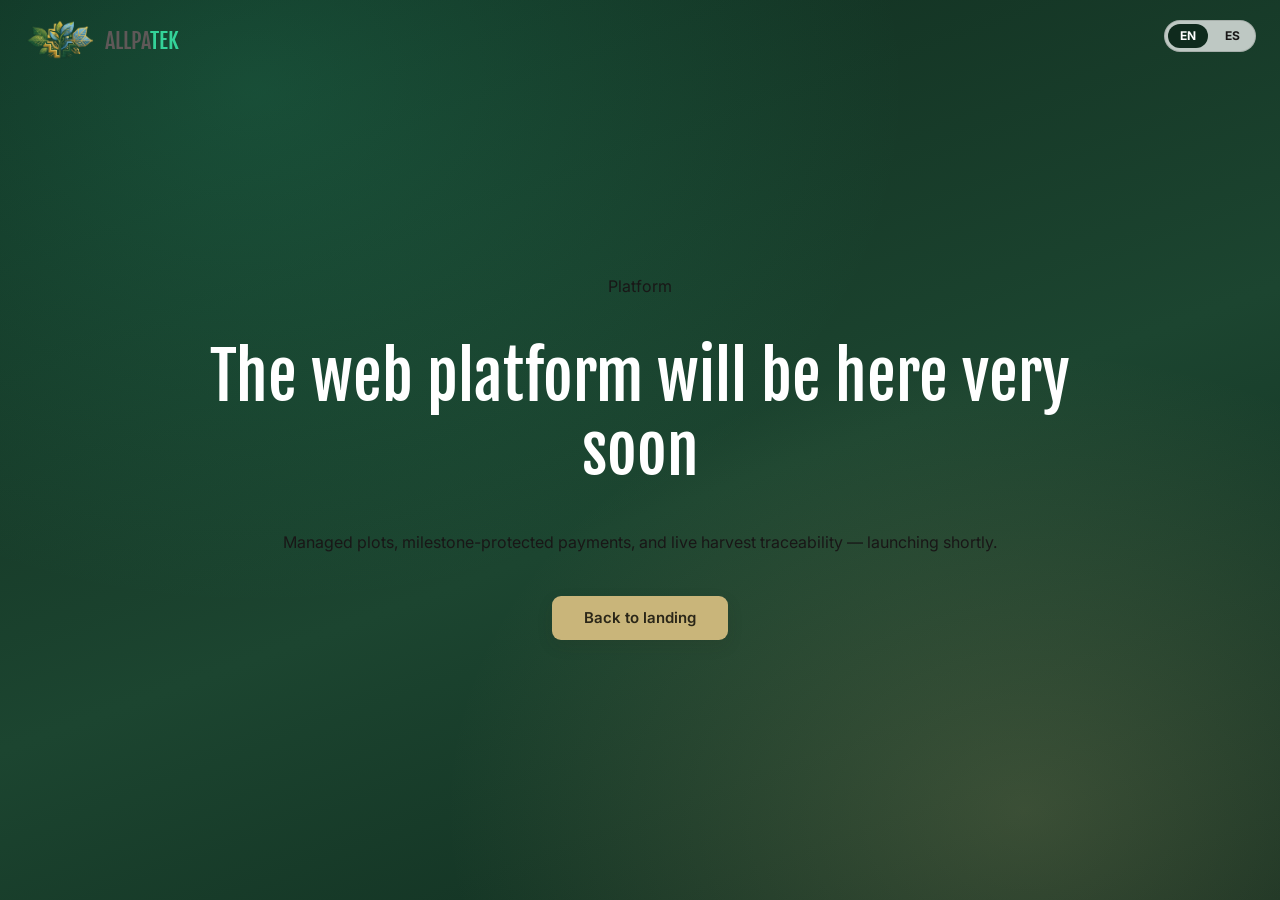
==== commit dc401da7: "feat(seo): add favicon, theme color and Open Graph tags" ====
--- a/plataforma.html
+++ b/plataforma.html
@@ -4,7 +4,9 @@
     <meta charset="UTF-8" />
     <meta name="viewport" content="width=device-width, initial-scale=1.0" />
     <meta name="description" content="{coming.lead}" />
+    <meta name="theme-color" content="#0f2a1d" />
     <title>{coming.meta}</title>
+    <link rel="icon" href="assets/logo.png" type="image/png" />
     <link rel="preconnect" href="https://fonts.googleapis.com" />
     <link rel="preconnect" href="https://fonts.gstatic.com" crossorigin />
     <link
--- a/styles.css
+++ b/styles.css
@@ -18,10 +18,6 @@
   --max: 1180px;
   --font: Inter, system-ui, sans-serif;
   --font-display: "Fjalla One", sans-serif;
-  /* Design system tokens */
-  --border-std: 1.5px solid rgba(20, 45, 28, 0.18);
-  --shadow-std: 0 10px 28px rgba(15, 35, 22, 0.06);
-  --ease-spring: cubic-bezier(0.16, 1, 0.3, 1);
 }
 
 /* Base */
@@ -33,7 +29,7 @@
 
 html {
   scroll-behavior: smooth;
-  scroll-padding-top: 96px;
+  scroll-padding-top: var(--nav-h);
 }
 
 body {
@@ -135,7 +131,7 @@
   cursor: pointer;
   font: 600 14px/1.2 var(--font);
   text-align: center;
-  transition: transform 0.25s var(--ease-spring), box-shadow 0.25s, background 0.2s, color 0.2s;
+  transition: transform 0.2s, box-shadow 0.2s, background 0.2s, color 0.2s;
 }
 
 .btn:hover {
@@ -210,18 +206,15 @@
   gap: 16px;
   min-height: var(--nav-h, 80px);
   padding: 12px clamp(20px, 3vw, 48px);
-  background: rgba(255, 255, 255, 0.96);
-  backdrop-filter: blur(12px);
-  -webkit-backdrop-filter: blur(12px);
-  border-bottom: 1.5px solid rgba(20, 45, 28, 0.14);
-  box-shadow: 0 4px 20px rgba(15, 35, 22, 0.06);
-  transition: background 0.3s, box-shadow 0.3s, border-color 0.3s;
+  background: var(--white, #fff);
+  border-bottom: 1px solid #e6ece7;
+  transition: background-color 0.25s, box-shadow 0.25s;
 }
 
 .nav.is-scrolled,
 .nav.is-open {
-  background: rgba(255, 255, 255, 0.99);
-  box-shadow: 0 4px 28px rgba(12, 12, 13, 0.12);
+  background: var(--white, #fff);
+  box-shadow: 0 1px 14px rgba(12, 12, 13, 0.1);
 }
 
 .nav a {
@@ -268,30 +261,16 @@
   display: flex;
   align-items: center;
   min-height: 44px;
-  padding: 8px 14px;
+  padding: 10px;
   border-radius: 8px;
   font-size: 14px;
   font-weight: 600;
   white-space: nowrap;
-  transition: background 0.18s, color 0.18s;
 }
 
 .nav__links a:hover {
   color: var(--green, #2d6a4f);
-  background: rgba(201, 181, 122, 0.18);
-}
-
-/* Active section link */
-.nav__links a.is-active {
-  background: var(--green);
-  color: var(--white);
-  border-radius: 8px;
-  padding: 8px 16px;
-}
-
-.nav__links a.is-active:hover {
-  background: var(--green-mid);
-  color: var(--white);
+  background: #f0f5f1;
 }
 
 .nav__toggle,
@@ -460,54 +439,40 @@
   font-weight: 700;
   font-size: clamp(28px, 3.4vw, 48px);
   max-width: 820px;
-  line-height: 1.13;
-  letter-spacing: -0.03em;
+  line-height: 1.15;
 }
 
 .hero__content > p {
   margin: 0;
   color: rgba(255, 255, 255, 0.94);
   font-size: clamp(15px, 1.35vw, 18px);
-  max-width: 60ch;
-  line-height: 1.65;
+  max-width: 720px;
+  line-height: 1.5;
 }
 
 .stats {
   display: grid;
   grid-template-columns: repeat(4, minmax(0, 1fr));
-  gap: 0;
+  gap: 12px;
   width: 100%;
-  max-width: 920px;
+  max-width: 860px;
   list-style: none;
-  background: rgba(10, 24, 16, 0.42);
-  backdrop-filter: blur(16px);
-  -webkit-backdrop-filter: blur(16px);
-  border-radius: 20px;
-  border: 1px solid rgba(255, 255, 255, 0.22);
-  padding: 20px 0;
+  background: rgba(255, 255, 255, 0.42);
+  backdrop-filter: blur(8px);
+  border-radius: 16px;
+  padding: 17px 18px;
   margin: clamp(36px, 8vh, 80px) 0 0;
 }
 
 .stats li {
   flex: 1;
   font-size: 13px;
-  line-height: 1.4;
-  color: rgba(255, 255, 255, 0.85);
-  padding: 8px 24px;
-  text-align: center;
-}
-
-.stats li + li {
-  border-left: 1px solid rgba(255, 255, 255, 0.16);
+  line-height: 1.35;
 }
 
 .stats strong {
   display: block;
-  font-size: 26px;
-  font-weight: 700;
-  color: var(--gold);
-  letter-spacing: -0.02em;
-  margin-bottom: 4px;
+  font-size: 22px;
 }
 .hero .btn {
   display: inline-flex;
@@ -544,67 +509,44 @@
 
   .hero .stats {
     grid-template-columns: repeat(2, minmax(0, 1fr));
-    gap: 0;
-    padding: 16px 0;
+    gap: 24px 16px;
+    padding: 20px 16px;
     margin-top: 32px;
-  }
-
-  .stats li + li {
-    border-left: none;
-  }
-
-  .stats li:nth-child(2) {
-    border-left: 1px solid rgba(255, 255, 255, 0.16);
-  }
-
-  .stats li:nth-child(3),
-  .stats li:nth-child(4) {
-    border-top: 1px solid rgba(255, 255, 255, 0.16);
-  }
-
-  .stats li:nth-child(4) {
-    border-left: 1px solid rgba(255, 255, 255, 0.16);
   }
 }
 /* Shared sections */
 .section {
-  padding: 88px var(--space);
-}
-
-.section--alt {
-  background: var(--cream);
+  padding: 56px var(--space);
 }
 
 .intro {
-  max-width: 800px;
-  margin: 0 auto 60px;
+  max-width: 860px;
+  margin: 0 auto 40px;
   text-align: center;
 }
 
 .intro h2 {
   font-size: clamp(26px, 2.8vw, 36px);
-  letter-spacing: -0.025em;
-  line-height: 1.18;
 }
 
 .intro p {
-  margin: 18px auto 0;
+  margin: 14px 0 0;
   font-size: 16px;
   color: var(--muted);
-  line-height: 1.65;
-  max-width: 60ch;
-}
-
-/* Plan hover */
-.plan:hover {
-  transform: translateY(-5px);
-  box-shadow: 0 20px 44px -10px rgba(15, 35, 22, 0.14);
-  border-color: rgba(20, 45, 28, 0.3);
-}
-
-.plan--featured:hover {
-  border-color: rgba(201, 181, 122, 0.75);
-  box-shadow: 0 24px 48px -12px rgba(15, 35, 22, 0.28);
+  line-height: 1.5;
+}
+
+.card,
+.plan,
+.member {
+  transition: transform 0.25s, box-shadow 0.25s;
+}
+
+.card:hover,
+.plan:hover,
+.member:hover {
+  transform: translateY(-4px);
+  box-shadow: 0 18px 36px -12px rgba(12, 12, 13, 0.32);
 }
 
 /* Services */
@@ -612,7 +554,7 @@
   display: grid;
   grid-template-columns: repeat(4, 1fr);
   grid-template-rows: 1fr 1fr;
-  gap: 24px;
+  gap: 20px;
   max-width: var(--max);
   margin: 0 auto;
   min-height: 420px;
@@ -631,61 +573,36 @@
   display: flex;
   flex-direction: column;
   align-items: center;
-  gap: 16px;
-  padding: 32px 24px;
+  gap: 14px;
+  padding: 24px 16px;
   background: var(--white);
-  border: var(--border-std);
-  border-radius: 16px;
-  box-shadow: var(--shadow-std);
+  border-radius: 8px;
+  box-shadow: var(--shadow);
   text-align: center;
-  height: 100%;
-  transition: transform 0.25s var(--ease-spring), box-shadow 0.25s, border-color 0.2s;
+  transition: transform 0.2s ease, box-shadow 0.2s ease;
 }
 
 .card:hover {
-  transform: translateY(-5px);
-  box-shadow: 0 20px 44px -10px rgba(15, 35, 22, 0.14);
-  border-color: rgba(20, 45, 28, 0.28);
-}
-
-/* Icon circle backgrounds */
-.card .icon--lg {
-  width: 52px;
-  height: 52px;
-  padding: 12px;
-  background: rgba(20, 45, 28, 0.09);
-  border-radius: 50%;
-  box-sizing: content-box;
-}
-
-/* Smart Assistance card — gold saturated circle for contrast on white */
-.card--wide .icon--lg {
-  background: rgba(196, 169, 98, 0.75);
-}
-
-.card--dark .icon--lg {
-  background: rgba(52, 211, 153, 0.15);
+  transform: translateY(-3px);
+  box-shadow: 0 8px 20px rgba(0, 0, 0, 0.12);
 }
 
 .card h3 {
   margin: 0;
-  font-size: 18px;
+  font-size: 17px;
   font-weight: 700;
-  line-height: 1.25;
-  letter-spacing: -0.015em;
 }
 
 .card p {
   margin: 0;
   font-size: 14px;
   color: var(--muted);
-  line-height: 1.65;
-  max-width: 30ch;
+  line-height: 1.45;
 }
 
 .card--dark {
   background: var(--green);
-  border: 1.5px solid rgba(52, 211, 153, 0.35);
+  border: 1px solid var(--mint);
 }
 
 .card--dark h3 {
@@ -698,7 +615,7 @@
 
 .photo {
   margin: 0;
-  border-radius: 16px;
+  border-radius: 8px;
   overflow: hidden;
   min-height: 220px;
 }
@@ -713,7 +630,7 @@
 .milestones {
   display: grid;
   grid-template-columns: minmax(240px, 380px) 1fr;
-  gap: 40px;
+  gap: 32px;
   align-items: center;
   max-width: 1100px;
   margin: 0 auto;
@@ -722,31 +639,24 @@
 .milestones__list {
   display: flex;
   flex-direction: column;
-  gap: 16px;
+  gap: 20px;
   list-style: none;
   padding: 0;
   margin: 0;
 }
 
 .milestone {
-  padding: 18px 20px;
-  border-radius: 12px;
-  background: var(--white);
-  border: var(--border-std);
-  box-shadow: var(--shadow-std);
-  transition: transform 0.25s var(--ease-spring), box-shadow 0.25s, border-color 0.2s;
-}
-
-.milestone:hover {
-  transform: translateY(-2px);
-  box-shadow: 0 12px 28px rgba(15, 35, 22, 0.1);
-  border-color: rgba(20, 45, 28, 0.28);
+  padding: 16px 20px;
+  border-radius: 8px;
+  background: #ffffff;
+  border: 1px solid #e9ecef;
+  box-shadow: 0 2px 6px rgba(0, 0, 0, 0.04);
 }
 
 .milestone--on {
   background: var(--green);
   border-color: var(--green);
-  padding: 20px;
+  padding: 20px 18px;
 }
 
 .milestone__label {
@@ -754,16 +664,15 @@
   align-items: center;
   gap: 8px;
   margin: 0;
-  font-size: 17px;
+  font-size: 18px;
   font-weight: 700;
   color: #212529;
-  letter-spacing: -0.01em;
 }
 
 .milestone p {
   margin: 8px 0 0;
   font-size: 14px;
-  line-height: 1.6;
+  line-height: 1.4;
   color: rgba(64, 62, 62, 0.85);
 }
 
@@ -780,10 +689,9 @@
   grid-template-columns: 1fr 1fr;
   gap: 12px;
   min-height: 380px;
-  background: rgba(229, 231, 235, 0.55);
+  background: #e5e7eb;
   padding: 12px;
-  border-radius: 20px;
-  border: 1px solid rgba(25, 23, 23, 0.06);
+  border-radius: 8px;
 }
 
 .mosaic img {
@@ -791,13 +699,13 @@
   height: 100%;
   min-height: 180px;
   object-fit: cover;
-  border-radius: 10px;
+  border-radius: 6px;
 }
 /* Testimonials */
 .reviews {
   display: flex;
   flex-wrap: wrap;
-  gap: 32px;
+  gap: 28px;
   justify-content: center;
 }
 
@@ -808,27 +716,6 @@
   overflow: hidden;
   background: var(--green);
   color: var(--white);
-  border-radius: 20px;
-  border: 1.5px solid rgba(52, 211, 153, 0.28);
-  transition: transform 0.25s var(--ease-spring), box-shadow 0.25s, border-color 0.2s;
-}
-
-.review:hover {
-  transform: translateY(-5px);
-  box-shadow: 0 24px 48px -12px rgba(15, 42, 29, 0.38);
-  border-color: rgba(52, 211, 153, 0.5);
-}
-
-/* Decorative quote mark */
-.review__body::before {
-  content: '\201C';
-  display: block;
-  font-family: Georgia, serif;
-  font-size: 52px;
-  line-height: 0.8;
-  color: var(--gold);
-  opacity: 0.9;
-  margin-bottom: 6px;
 }
 
 .review__photo {
@@ -844,7 +731,7 @@
   position: relative;
   z-index: 1;
   width: 168px;
-  padding: 14px 12px 0 16px;
+  padding: 20px 12px 0 16px;
 }
 
 .review__kicker {
@@ -887,7 +774,7 @@
 .plans {
   display: flex;
   flex-wrap: wrap;
-  gap: 28px;
+  gap: 24px;
   justify-content: center;
 }
 
@@ -896,24 +783,20 @@
   flex-direction: column;
   width: 300px;
   min-height: 460px;
-  padding: 28px 24px;
+  padding: 22px 24px;
   background: var(--cream);
-  border: var(--border-std);
-  border-radius: 24px;
-  box-shadow: var(--shadow-std);
-  transition: transform 0.25s var(--ease-spring), box-shadow 0.25s, border-color 0.2s;
+  border-radius: 22px;
+  box-shadow: var(--shadow);
 }
 
 .plan--featured {
   background: var(--green);
-  border: 1.5px solid rgba(201, 181, 122, 0.5);
   color: var(--white);
 }
 
 .plan h3 {
   margin: 0;
   font-size: 24px;
-  letter-spacing: -0.02em;
 }
 
 .plan__head {
@@ -944,8 +827,7 @@
   display: flex;
   align-items: flex-start;
   gap: 10px;
-  font-size: 14px;
-  line-height: 1.55;
+  font-size: 15px;
 }
 
 .plan__price {
@@ -964,7 +846,7 @@
 }
 
 .product-video {
-  margin-top: 72px;
+  margin-top: 56px;
 }
 
 .product-video .intro h3 {
@@ -972,7 +854,6 @@
   font-family: var(--font-display);
   font-weight: 400;
   font-size: clamp(22px, 2.4vw, 30px);
-  letter-spacing: -0.02em;
 }
 
 .product-video__frame {
@@ -981,10 +862,9 @@
   margin: 0 auto;
   aspect-ratio: 16 / 9;
   background: var(--green);
-  border-radius: 24px;
-  box-shadow: 0 24px 56px -16px rgba(15, 42, 29, 0.35);
+  border-radius: 22px;
+  box-shadow: var(--shadow);
   overflow: hidden;
-  border: 1px solid rgba(52, 211, 153, 0.12);
 }
 
 .product-video__frame iframe {
@@ -994,85 +874,28 @@
   height: 100%;
   border: 0;
 }
-/* Team — step-based carousel (JS-driven, no duplicates) */
-
-.team-carousel {
-  --member-w: 300px;
-  --member-gap: 24px;
-  max-width: 1000px;
-  margin: 0 auto;
-  position: relative;
-}
-
-.team-viewport {
-  overflow: hidden;
-  padding: 10px 2px;
-  /* Soft fade masks on edges */
-  -webkit-mask-image: linear-gradient(90deg, transparent 0, #000 40px, #000 calc(100% - 40px), transparent 100%);
-  mask-image: linear-gradient(90deg, transparent 0, #000 40px, #000 calc(100% - 40px), transparent 100%);
-}
-
-.team-track {
-  display: flex;
-  gap: var(--member-gap);
+/* Team */
+
+.team {
+  display: flex;
+  flex-wrap: wrap;
+  gap: 24px;
+  justify-content: center;
   list-style: none;
-  margin: 0;
-  padding: 0;
-  transition: transform 0.6s ease;
-  will-change: transform;
-}
-
-/* Dot indicators */
-.team-dots {
-  display: flex;
-  justify-content: center;
-  gap: 8px;
-  margin-top: 24px;
-}
-
-.team-dot {
-  width: 8px;
-  height: 8px;
-  padding: 0;
-  border: none;
-  border-radius: 50%;
-  background: rgba(20, 45, 28, 0.2);
-  cursor: pointer;
-  transition: background 0.25s, transform 0.25s var(--ease-spring), width 0.25s;
-}
-
-.team-dot.is-active {
-  background: var(--green);
-  width: 24px;
-  border-radius: 999px;
-}
-
-.team-dot:hover:not(.is-active) {
-  background: rgba(20, 45, 28, 0.4);
-}
-
-/* Member cards */
+}
+
 .member {
-  width: var(--member-w);
-  flex-shrink: 0;
+  width: 220px;
   overflow: hidden;
   background: var(--green-mid);
-  border: 1.5px solid rgba(52, 211, 153, 0.18);
-  border-radius: 20px;
-  box-shadow: var(--shadow-std);
+  border-radius: 14px;
+  box-shadow: var(--shadow);
   text-align: center;
-  transition: transform 0.25s var(--ease-spring), box-shadow 0.25s, border-color 0.2s;
-}
-
-.member:hover {
-  transform: translateY(-5px);
-  box-shadow: 0 20px 40px -10px rgba(15, 42, 29, 0.32);
-  border-color: rgba(52, 211, 153, 0.4);
 }
 
 .member__media {
   position: relative;
-  aspect-ratio: 3 / 4;
+  height: 254px;
   overflow: hidden;
 }
 
@@ -1080,44 +903,41 @@
   width: 100%;
   height: 100%;
   object-fit: cover;
-  object-position: center top;
-}
-
-/* Per-member photo positioning (1–5, no duplicates) */
-.member:nth-child(1) .member__person { object-position: 50% 12%; }
-.member:nth-child(2) .member__person { object-position: 50% 18%; }
-.member:nth-child(3) .member__person { object-position: 50% 16%; }
+  object-position: center 18%;
+}
+
+.member:nth-child(1) .member__person {
+  object-position: 50% 12%;
+}
+
+.member:nth-child(2) .member__person {
+  object-position: 50% 18%;
+}
+
+.member:nth-child(3) .member__person {
+  object-position: 50% 16%;
+}
+
 .member:nth-child(4) .member__person {
   object-position: 50% 52%;
   transform: scale(2.15);
   transform-origin: 50% 48%;
 }
-.member:nth-child(5) .member__person { object-position: 50% 18%; }
+
+.member:nth-child(5) .member__person {
+  object-position: 50% 18%;
+}
 
 .member h3 {
-  margin: 12px 8px 0;
+  margin: 10px 8px 0;
   color: var(--mint);
-  font-size: 15px;
-  letter-spacing: -0.01em;
+  font-size: 16px;
 }
 
 .member p {
-  margin: 4px 8px 16px;
-  color: rgba(255, 255, 255, 0.65);
-  font-size: 12px;
-}
-
-/* Responsive member width */
-@media (max-width: 860px) {
-  .team-carousel {
-    --member-w: 260px;
-  }
-}
-
-@media (max-width: 600px) {
-  .team-carousel {
-    --member-w: calc(100vw - 64px);
-  }
+  margin: 4px 8px 14px;
+  color: var(--white);
+  font-size: 13px;
 }
 
 /* Contact form */
@@ -1141,33 +961,28 @@
   z-index: 1;
   display: grid;
   grid-template-columns: 1fr minmax(280px, 420px);
-  gap: 48px;
+  gap: 32px;
   min-height: 640px;
-  padding: 88px var(--space) 72px;
+  padding: 72px var(--space) 56px;
 }
 
 .contact__inner h2 {
   font-size: clamp(26px, 2.8vw, 36px);
-  letter-spacing: -0.025em;
-  line-height: 1.18;
 }
 
 .contact__inner > div > p {
   font-size: 16px;
   color: var(--gray);
-  line-height: 1.65;
-  max-width: 50ch;
 }
 
 .form {
   display: flex;
   flex-direction: column;
-  gap: 12px;
-  padding: 28px 24px 28px;
+  gap: 16px;
+  padding: 20px 18px 24px;
   background: var(--white);
-  border: var(--border-std);
   border-radius: 20px;
-  box-shadow: 0 16px 40px rgba(15, 35, 22, 0.1);
+  box-shadow: var(--shadow);
 }
 
 .form__steps {
@@ -1182,9 +997,7 @@
 
 .form h3 {
   margin: 0;
-  font-size: 20px;
-  letter-spacing: -0.02em;
-  line-height: 1.2;
+  font-size: 22px;
   text-align: center;
 }
 
@@ -1198,35 +1011,23 @@
 .form label {
   display: flex;
   flex-direction: column;
-  gap: 3px;
-  padding: 12px 16px;
-  border: 1.5px solid rgba(20, 45, 28, 0.14);
+  gap: 4px;
+  padding: 12px 14px;
+  border: 1px solid #e2e4e5;
   border-radius: var(--radius);
-  font-size: 11px;
-  font-weight: 700;
-  letter-spacing: 0.05em;
-  text-transform: uppercase;
-  color: var(--gray);
-  transition: border-color 0.2s ease, box-shadow 0.2s ease;
+  font-size: 13px;
 }
 
 .form label:focus-within {
   border-color: var(--mint);
-  box-shadow: 0 0 0 3px rgba(52, 211, 153, 0.15);
+  box-shadow: 0 0 0 3px rgba(52, 211, 153, 0.18);
 }
 
 .form input {
   border: 0;
   outline: none;
-  font: 400 15px/1.4 var(--font);
-  color: var(--ink);
+  font: 400 14px var(--font);
   background: transparent;
-  margin-top: 2px;
-}
-
-.form input::placeholder {
-  color: rgba(75, 85, 99, 0.45);
-  font-size: 14px;
 }
 
 .form label.is-invalid {
@@ -1281,121 +1082,73 @@
 }
 
 .coming h1 {
-  max-width: 16ch;
+  max-width: 900px;
   margin: 0;
   color: var(--white);
   font-family: var(--font-display);
   font-size: clamp(32px, 6vw, 64px);
-  line-height: 1.12;
-  letter-spacing: -0.03em;
+  line-height: 1.15;
   font-weight: 400;
 }
-
-.coming__kicker {
-  margin: 0;
-  font-size: 12px;
-  font-weight: 700;
-  letter-spacing: 0.14em;
-  text-transform: uppercase;
-  color: var(--gold);
-}
-
-.coming__lead {
-  margin: 0;
-  max-width: 46ch;
-  font-size: 17px;
-  line-height: 1.65;
-  color: rgba(255, 255, 255, 0.78);
-}
-
-.coming .btn {
-  margin-top: 8px;
-}
-
-.coming-page .lang {
-  background: rgba(255, 255, 255, 0.12);
-  border-color: rgba(255, 255, 255, 0.22);
-}
-
-.coming-page .lang__btn {
-  color: rgba(255, 255, 255, 0.82);
-}
-
-.coming-page .lang__btn.is-active {
-  background: var(--gold);
-  color: #2a2618;
-}
 /* Footer */
 
 .footer {
-  padding: 56px var(--space) 32px;
-  background: var(--cream);
-  border-top: 1.5px solid rgba(20, 45, 28, 0.1);
+  padding: 48px var(--space) 36px;
+  background: #fafafa;
+  border-top: 1px solid #e5e7eb;
 }
 
 .footer__grid {
   display: grid;
-  grid-template-columns: 1.3fr 1fr 1fr 1fr;
-  gap: 48px;
-  max-width: var(--max);
-  margin: 0 auto;
-}
-
-.footer .logo__text {
-  font-size: 20px;
-}
-
-.footer__brand p {
-  margin: 10px 0 0;
-  font-size: 13px;
-  color: var(--muted);
-  line-height: 1.6;
-  max-width: 28ch;
+  grid-template-columns: 1.2fr 1fr 1fr 1fr;
+  gap: 40px;
 }
 
 .footer h3 {
   margin: 0 0 16px;
-  font-size: 11px;
-  font-weight: 700;
-  letter-spacing: 0.08em;
-  text-transform: uppercase;
-  color: var(--green);
+  font-size: 14px;
 }
 
 .footer ul {
   list-style: none;
   display: flex;
   flex-direction: column;
-  gap: 10px;
+  gap: 11px;
   font-size: 13px;
   color: var(--gray);
 }
 
-.footer ul a {
-  transition: color 0.2s;
-}
-
-.footer ul a:hover {
-  color: var(--green);
-}
-
 .footer address {
   font-style: normal;
 }
 
-.footer address li {
-  line-height: 1.5;
+.footer__social {
+  margin-top: 40px;
+  display: flex;
+  flex-direction: column;
+  align-items: center;
+  gap: 14px;
+}
+
+.footer__social h3 {
+  margin: 0;
+}
+
+.footer .social {
+  flex-direction: row;
+  justify-content: center;
+  gap: 14px;
+  padding: 0;
+  margin: 0;
 }
 
 .footer__copy {
-  margin: 48px auto 0;
-  max-width: var(--max);
-  padding-top: 24px;
-  border-top: 1px solid rgba(20, 45, 28, 0.12);
+  margin: 48px 0 0;
+  padding-top: 30px;
+  border-top: 1px solid #e5e7eb;
   text-align: center;
-  font-size: 12px;
-  color: rgba(75, 85, 99, 0.7);
-  line-height: 1.6;
+  font-size: 13px;
+  color: var(--gray);
 }
 
 /* Responsive */
@@ -1407,10 +1160,6 @@
     padding-inline: 20px;
   }
 
-  .section {
-    padding-block: 64px;
-  }
-
   /* Header */
   .nav {
     flex-wrap: wrap;
@@ -1450,16 +1199,11 @@
     grid-row: auto;
   }
 
-  /* Milestones, contact */
+  /* Milestones, contact, footer */
   .milestones,
-  .contact__inner {
+  .contact__inner,
+  .footer__grid {
     grid-template-columns: 1fr;
-  }
-
-  /* Footer */
-  .footer__grid {
-    grid-template-columns: 1fr 1fr;
-    gap: 32px;
   }
 
   /* Hero stats */
@@ -1478,27 +1222,9 @@
     min-height: unset;
   }
 
-  /* Section breathing room on mobile */
-  .section {
-    padding-block: 56px;
-  }
-
-  .intro {
-    margin-bottom: 40px;
-  }
-
-  .intro h2 {
-    font-size: clamp(22px, 6vw, 28px);
-  }
-
   /* Services */
   .features {
     grid-template-columns: 1fr;
-  }
-
-  /* Milestones */
-  .milestones {
-    gap: 24px;
   }
 
   /* Testimonials */
@@ -1506,51 +1232,6 @@
     width: 100%;
     max-width: 340px;
   }
-
-  /* Plans */
-  .plan {
-    width: 100%;
-    max-width: 340px;
-  }
-
-  /* Footer */
-  .footer__grid {
-    grid-template-columns: 1fr;
-    gap: 28px;
-  }
-
-  /* Team marquee — slightly smaller cards on mobile */
-  .member {
-    width: 160px;
-  }
-}
-
-@media (prefers-reduced-motion: reduce) {
-  html {
-    scroll-behavior: auto;
-  }
-
-  .team-track,
-  .card,
-  .plan,
-  .member,
-  .review,
-  .milestone,
-  .btn,
-  .nav {
-    transition: none;
-  }
-}
-
-.team-carousel:focus-visible {
-  outline: 2px solid var(--mint);
-  outline-offset: 6px;
-  border-radius: 16px;
-}
-
-.team-dot:focus-visible {
-  outline: 2px solid var(--mint);
-  outline-offset: 3px;
-}
-
-
+}
+
+
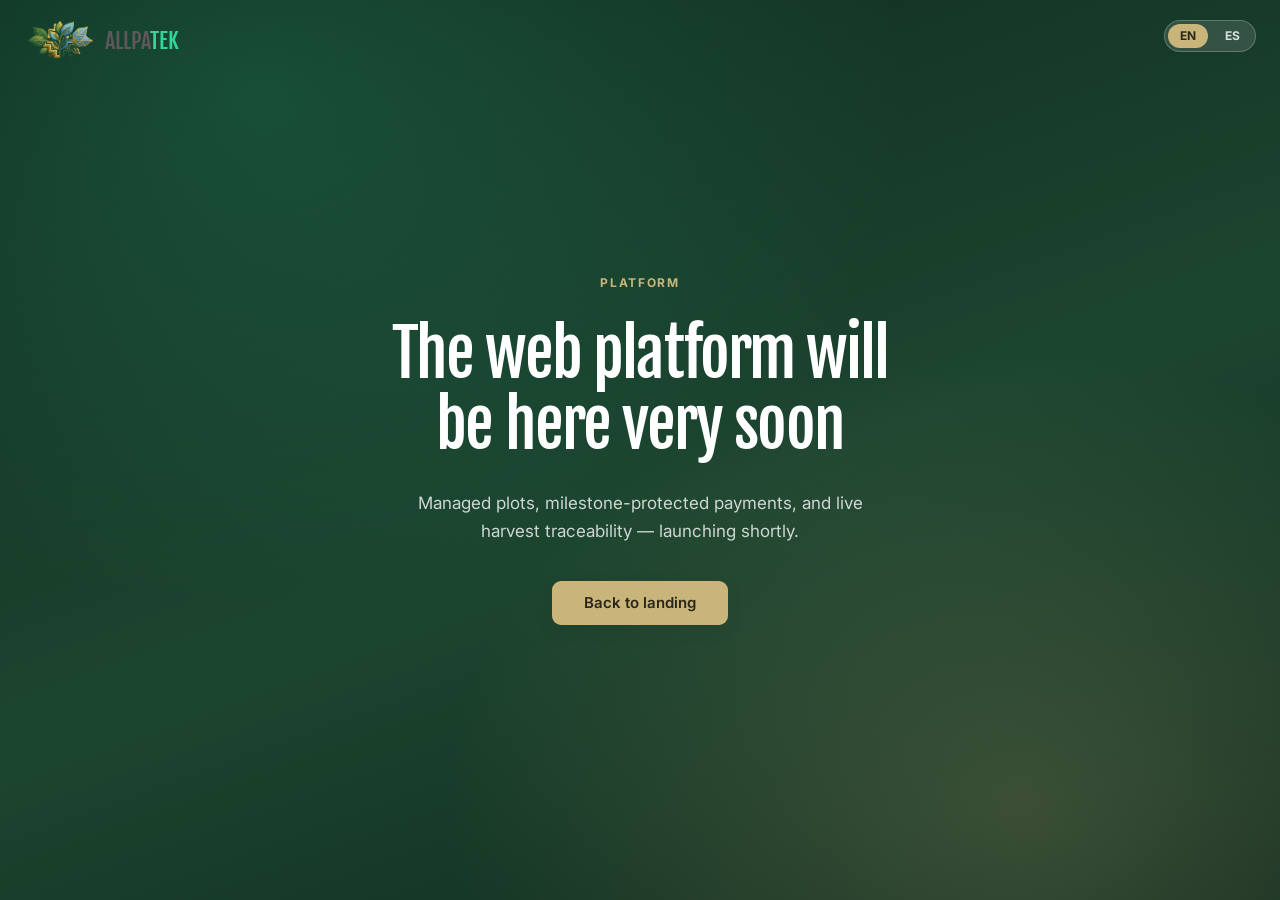
==== commit 1b1e63de: "fix: render readable landing content before JavaScript loads" ====
--- a/plataforma.html
+++ b/plataforma.html
@@ -16,23 +16,23 @@
     <link rel="stylesheet" href="styles.css" />
   </head>
   <body class="coming-page">
-    <a class="skip-link" href="#coming-title">{a11y.skip}</a>
+    <a class="skip-link" href="#coming-title" data-i18n="a11y.skip">Skip to main content</a>
     <main class="coming" role="main" aria-labelledby="coming-title">
-      <a class="logo coming__logo" href="index.html" aria-label="{nav.home}">
+      <a class="logo coming__logo" href="index.html" aria-label="ALLPATEK home" data-i18n-aria-label="nav.home">
         <img class="logo__img" src="assets/logo.png" width="72" height="40" alt="" />
         <span class="logo__text" aria-hidden="true"><span>ALLPA</span><span>TEK</span></span>
       </a>
 
-      <div class="lang coming__lang" role="group" aria-label="{lang.aria}">
+      <div class="lang coming__lang" role="group" aria-label="Language" data-i18n-aria-label="lang.aria">
         <button type="button" class="lang__btn is-active" data-lang="en_US" aria-pressed="true">EN</button>
         <button type="button" class="lang__btn" data-lang="es_419" aria-pressed="false">ES</button>
       </div>
 
-      <p class="coming__kicker">{coming.kicker}</p>
-      <h1 id="coming-title">{coming.title}</h1>
-      <p class="coming__lead">{coming.lead}</p>
+      <p class="coming__kicker" data-i18n="coming.kicker">Platform</p>
+      <h1 id="coming-title" data-i18n="coming.title">The web platform will be here very soon</h1>
+      <p class="coming__lead" data-i18n="coming.lead">Managed plots, milestone-protected payments, and live harvest traceability — launching shortly.</p>
 
-      <a class="btn btn--gold btn--lg" href="index.html">{coming.back}</a>
+      <a class="btn btn--gold btn--lg" href="index.html" data-i18n="coming.back">Back to landing</a>
     </main>
     <script src="script.js"></script>
   </body>
--- a/styles.css
+++ b/styles.css
@@ -18,6 +18,10 @@
   --max: 1180px;
   --font: Inter, system-ui, sans-serif;
   --font-display: "Fjalla One", sans-serif;
+  /* Design system tokens */
+  --border-std: 1.5px solid rgba(20, 45, 28, 0.18);
+  --shadow-std: 0 10px 28px rgba(15, 35, 22, 0.06);
+  --ease-spring: cubic-bezier(0.16, 1, 0.3, 1);
 }
 
 /* Base */
@@ -29,7 +33,7 @@
 
 html {
   scroll-behavior: smooth;
-  scroll-padding-top: var(--nav-h);
+  scroll-padding-top: 96px;
 }
 
 body {
@@ -131,7 +135,7 @@
   cursor: pointer;
   font: 600 14px/1.2 var(--font);
   text-align: center;
-  transition: transform 0.2s, box-shadow 0.2s, background 0.2s, color 0.2s;
+  transition: transform 0.25s var(--ease-spring), box-shadow 0.25s, background 0.2s, color 0.2s;
 }
 
 .btn:hover {
@@ -206,15 +210,18 @@
   gap: 16px;
   min-height: var(--nav-h, 80px);
   padding: 12px clamp(20px, 3vw, 48px);
-  background: var(--white, #fff);
-  border-bottom: 1px solid #e6ece7;
-  transition: background-color 0.25s, box-shadow 0.25s;
+  background: rgba(255, 255, 255, 0.96);
+  backdrop-filter: blur(12px);
+  -webkit-backdrop-filter: blur(12px);
+  border-bottom: 1.5px solid rgba(20, 45, 28, 0.14);
+  box-shadow: 0 4px 20px rgba(15, 35, 22, 0.06);
+  transition: background 0.3s, box-shadow 0.3s, border-color 0.3s;
 }
 
 .nav.is-scrolled,
 .nav.is-open {
-  background: var(--white, #fff);
-  box-shadow: 0 1px 14px rgba(12, 12, 13, 0.1);
+  background: rgba(255, 255, 255, 0.99);
+  box-shadow: 0 4px 28px rgba(12, 12, 13, 0.12);
 }
 
 .nav a {
@@ -261,16 +268,30 @@
   display: flex;
   align-items: center;
   min-height: 44px;
-  padding: 10px;
+  padding: 8px 14px;
   border-radius: 8px;
   font-size: 14px;
   font-weight: 600;
   white-space: nowrap;
+  transition: background 0.18s, color 0.18s;
 }
 
 .nav__links a:hover {
   color: var(--green, #2d6a4f);
-  background: #f0f5f1;
+  background: rgba(201, 181, 122, 0.18);
+}
+
+/* Active section link */
+.nav__links a.is-active {
+  background: var(--green);
+  color: var(--white);
+  border-radius: 8px;
+  padding: 8px 16px;
+}
+
+.nav__links a.is-active:hover {
+  background: var(--green-mid);
+  color: var(--white);
 }
 
 .nav__toggle,
@@ -439,40 +460,54 @@
   font-weight: 700;
   font-size: clamp(28px, 3.4vw, 48px);
   max-width: 820px;
-  line-height: 1.15;
+  line-height: 1.13;
+  letter-spacing: -0.03em;
 }
 
 .hero__content > p {
   margin: 0;
   color: rgba(255, 255, 255, 0.94);
   font-size: clamp(15px, 1.35vw, 18px);
-  max-width: 720px;
-  line-height: 1.5;
+  max-width: 60ch;
+  line-height: 1.65;
 }
 
 .stats {
   display: grid;
   grid-template-columns: repeat(4, minmax(0, 1fr));
-  gap: 12px;
+  gap: 0;
   width: 100%;
-  max-width: 860px;
+  max-width: 920px;
   list-style: none;
-  background: rgba(255, 255, 255, 0.42);
-  backdrop-filter: blur(8px);
-  border-radius: 16px;
-  padding: 17px 18px;
+  background: rgba(10, 24, 16, 0.42);
+  backdrop-filter: blur(16px);
+  -webkit-backdrop-filter: blur(16px);
+  border-radius: 20px;
+  border: 1px solid rgba(255, 255, 255, 0.22);
+  padding: 20px 0;
   margin: clamp(36px, 8vh, 80px) 0 0;
 }
 
 .stats li {
   flex: 1;
   font-size: 13px;
-  line-height: 1.35;
+  line-height: 1.4;
+  color: rgba(255, 255, 255, 0.85);
+  padding: 8px 24px;
+  text-align: center;
+}
+
+.stats li + li {
+  border-left: 1px solid rgba(255, 255, 255, 0.16);
 }
 
 .stats strong {
   display: block;
-  font-size: 22px;
+  font-size: 26px;
+  font-weight: 700;
+  color: var(--gold);
+  letter-spacing: -0.02em;
+  margin-bottom: 4px;
 }
 .hero .btn {
   display: inline-flex;
@@ -509,44 +544,67 @@
 
   .hero .stats {
     grid-template-columns: repeat(2, minmax(0, 1fr));
-    gap: 24px 16px;
-    padding: 20px 16px;
+    gap: 0;
+    padding: 16px 0;
     margin-top: 32px;
+  }
+
+  .stats li + li {
+    border-left: none;
+  }
+
+  .stats li:nth-child(2) {
+    border-left: 1px solid rgba(255, 255, 255, 0.16);
+  }
+
+  .stats li:nth-child(3),
+  .stats li:nth-child(4) {
+    border-top: 1px solid rgba(255, 255, 255, 0.16);
+  }
+
+  .stats li:nth-child(4) {
+    border-left: 1px solid rgba(255, 255, 255, 0.16);
   }
 }
 /* Shared sections */
 .section {
-  padding: 56px var(--space);
+  padding: 88px var(--space);
+}
+
+.section--alt {
+  background: var(--cream);
 }
 
 .intro {
-  max-width: 860px;
-  margin: 0 auto 40px;
+  max-width: 800px;
+  margin: 0 auto 60px;
   text-align: center;
 }
 
 .intro h2 {
   font-size: clamp(26px, 2.8vw, 36px);
+  letter-spacing: -0.025em;
+  line-height: 1.18;
 }
 
 .intro p {
-  margin: 14px 0 0;
+  margin: 18px auto 0;
   font-size: 16px;
   color: var(--muted);
-  line-height: 1.5;
-}
-
-.card,
-.plan,
-.member {
-  transition: transform 0.25s, box-shadow 0.25s;
-}
-
-.card:hover,
-.plan:hover,
-.member:hover {
-  transform: translateY(-4px);
-  box-shadow: 0 18px 36px -12px rgba(12, 12, 13, 0.32);
+  line-height: 1.65;
+  max-width: 60ch;
+}
+
+/* Plan hover */
+.plan:hover {
+  transform: translateY(-5px);
+  box-shadow: 0 20px 44px -10px rgba(15, 35, 22, 0.14);
+  border-color: rgba(20, 45, 28, 0.3);
+}
+
+.plan--featured:hover {
+  border-color: rgba(201, 181, 122, 0.75);
+  box-shadow: 0 24px 48px -12px rgba(15, 35, 22, 0.28);
 }
 
 /* Services */
@@ -554,7 +612,7 @@
   display: grid;
   grid-template-columns: repeat(4, 1fr);
   grid-template-rows: 1fr 1fr;
-  gap: 20px;
+  gap: 24px;
   max-width: var(--max);
   margin: 0 auto;
   min-height: 420px;
@@ -573,36 +631,61 @@
   display: flex;
   flex-direction: column;
   align-items: center;
-  gap: 14px;
-  padding: 24px 16px;
+  gap: 16px;
+  padding: 32px 24px;
   background: var(--white);
-  border-radius: 8px;
-  box-shadow: var(--shadow);
+  border: var(--border-std);
+  border-radius: 16px;
+  box-shadow: var(--shadow-std);
   text-align: center;
-  transition: transform 0.2s ease, box-shadow 0.2s ease;
+  height: 100%;
+  transition: transform 0.25s var(--ease-spring), box-shadow 0.25s, border-color 0.2s;
 }
 
 .card:hover {
-  transform: translateY(-3px);
-  box-shadow: 0 8px 20px rgba(0, 0, 0, 0.12);
+  transform: translateY(-5px);
+  box-shadow: 0 20px 44px -10px rgba(15, 35, 22, 0.14);
+  border-color: rgba(20, 45, 28, 0.28);
+}
+
+/* Icon circle backgrounds */
+.card .icon--lg {
+  width: 52px;
+  height: 52px;
+  padding: 12px;
+  background: rgba(20, 45, 28, 0.09);
+  border-radius: 50%;
+  box-sizing: content-box;
+}
+
+/* Smart Assistance card — gold saturated circle for contrast on white */
+.card--wide .icon--lg {
+  background: rgba(196, 169, 98, 0.75);
+}
+
+.card--dark .icon--lg {
+  background: rgba(52, 211, 153, 0.15);
 }
 
 .card h3 {
   margin: 0;
-  font-size: 17px;
+  font-size: 18px;
   font-weight: 700;
+  line-height: 1.25;
+  letter-spacing: -0.015em;
 }
 
 .card p {
   margin: 0;
   font-size: 14px;
   color: var(--muted);
-  line-height: 1.45;
+  line-height: 1.65;
+  max-width: 30ch;
 }
 
 .card--dark {
   background: var(--green);
-  border: 1px solid var(--mint);
+  border: 1.5px solid rgba(52, 211, 153, 0.35);
 }
 
 .card--dark h3 {
@@ -615,7 +698,7 @@
 
 .photo {
   margin: 0;
-  border-radius: 8px;
+  border-radius: 16px;
   overflow: hidden;
   min-height: 220px;
 }
@@ -630,7 +713,7 @@
 .milestones {
   display: grid;
   grid-template-columns: minmax(240px, 380px) 1fr;
-  gap: 32px;
+  gap: 40px;
   align-items: center;
   max-width: 1100px;
   margin: 0 auto;
@@ -639,24 +722,31 @@
 .milestones__list {
   display: flex;
   flex-direction: column;
-  gap: 20px;
+  gap: 16px;
   list-style: none;
   padding: 0;
   margin: 0;
 }
 
 .milestone {
-  padding: 16px 20px;
-  border-radius: 8px;
-  background: #ffffff;
-  border: 1px solid #e9ecef;
-  box-shadow: 0 2px 6px rgba(0, 0, 0, 0.04);
+  padding: 18px 20px;
+  border-radius: 12px;
+  background: var(--white);
+  border: var(--border-std);
+  box-shadow: var(--shadow-std);
+  transition: transform 0.25s var(--ease-spring), box-shadow 0.25s, border-color 0.2s;
+}
+
+.milestone:hover {
+  transform: translateY(-2px);
+  box-shadow: 0 12px 28px rgba(15, 35, 22, 0.1);
+  border-color: rgba(20, 45, 28, 0.28);
 }
 
 .milestone--on {
   background: var(--green);
   border-color: var(--green);
-  padding: 20px 18px;
+  padding: 20px;
 }
 
 .milestone__label {
@@ -664,15 +754,16 @@
   align-items: center;
   gap: 8px;
   margin: 0;
-  font-size: 18px;
+  font-size: 17px;
   font-weight: 700;
   color: #212529;
+  letter-spacing: -0.01em;
 }
 
 .milestone p {
   margin: 8px 0 0;
   font-size: 14px;
-  line-height: 1.4;
+  line-height: 1.6;
   color: rgba(64, 62, 62, 0.85);
 }
 
@@ -689,9 +780,10 @@
   grid-template-columns: 1fr 1fr;
   gap: 12px;
   min-height: 380px;
-  background: #e5e7eb;
+  background: rgba(229, 231, 235, 0.55);
   padding: 12px;
-  border-radius: 8px;
+  border-radius: 20px;
+  border: 1px solid rgba(25, 23, 23, 0.06);
 }
 
 .mosaic img {
@@ -699,13 +791,13 @@
   height: 100%;
   min-height: 180px;
   object-fit: cover;
-  border-radius: 6px;
+  border-radius: 10px;
 }
 /* Testimonials */
 .reviews {
   display: flex;
   flex-wrap: wrap;
-  gap: 28px;
+  gap: 32px;
   justify-content: center;
 }
 
@@ -716,6 +808,27 @@
   overflow: hidden;
   background: var(--green);
   color: var(--white);
+  border-radius: 20px;
+  border: 1.5px solid rgba(52, 211, 153, 0.28);
+  transition: transform 0.25s var(--ease-spring), box-shadow 0.25s, border-color 0.2s;
+}
+
+.review:hover {
+  transform: translateY(-5px);
+  box-shadow: 0 24px 48px -12px rgba(15, 42, 29, 0.38);
+  border-color: rgba(52, 211, 153, 0.5);
+}
+
+/* Decorative quote mark */
+.review__body::before {
+  content: '\201C';
+  display: block;
+  font-family: Georgia, serif;
+  font-size: 52px;
+  line-height: 0.8;
+  color: var(--gold);
+  opacity: 0.9;
+  margin-bottom: 6px;
 }
 
 .review__photo {
@@ -731,7 +844,7 @@
   position: relative;
   z-index: 1;
   width: 168px;
-  padding: 20px 12px 0 16px;
+  padding: 14px 12px 0 16px;
 }
 
 .review__kicker {
@@ -774,7 +887,7 @@
 .plans {
   display: flex;
   flex-wrap: wrap;
-  gap: 24px;
+  gap: 28px;
   justify-content: center;
 }
 
@@ -783,20 +896,24 @@
   flex-direction: column;
   width: 300px;
   min-height: 460px;
-  padding: 22px 24px;
+  padding: 28px 24px;
   background: var(--cream);
-  border-radius: 22px;
-  box-shadow: var(--shadow);
+  border: var(--border-std);
+  border-radius: 24px;
+  box-shadow: var(--shadow-std);
+  transition: transform 0.25s var(--ease-spring), box-shadow 0.25s, border-color 0.2s;
 }
 
 .plan--featured {
   background: var(--green);
+  border: 1.5px solid rgba(201, 181, 122, 0.5);
   color: var(--white);
 }
 
 .plan h3 {
   margin: 0;
   font-size: 24px;
+  letter-spacing: -0.02em;
 }
 
 .plan__head {
@@ -827,7 +944,8 @@
   display: flex;
   align-items: flex-start;
   gap: 10px;
-  font-size: 15px;
+  font-size: 14px;
+  line-height: 1.55;
 }
 
 .plan__price {
@@ -846,7 +964,7 @@
 }
 
 .product-video {
-  margin-top: 56px;
+  margin-top: 72px;
 }
 
 .product-video .intro h3 {
@@ -854,6 +972,7 @@
   font-family: var(--font-display);
   font-weight: 400;
   font-size: clamp(22px, 2.4vw, 30px);
+  letter-spacing: -0.02em;
 }
 
 .product-video__frame {
@@ -862,9 +981,10 @@
   margin: 0 auto;
   aspect-ratio: 16 / 9;
   background: var(--green);
-  border-radius: 22px;
-  box-shadow: var(--shadow);
+  border-radius: 24px;
+  box-shadow: 0 24px 56px -16px rgba(15, 42, 29, 0.35);
   overflow: hidden;
+  border: 1px solid rgba(52, 211, 153, 0.12);
 }
 
 .product-video__frame iframe {
@@ -874,28 +994,85 @@
   height: 100%;
   border: 0;
 }
-/* Team */
-
-.team {
-  display: flex;
-  flex-wrap: wrap;
-  gap: 24px;
+/* Team — step-based carousel (JS-driven, no duplicates) */
+
+.team-carousel {
+  --member-w: 300px;
+  --member-gap: 24px;
+  max-width: 1000px;
+  margin: 0 auto;
+  position: relative;
+}
+
+.team-viewport {
+  overflow: hidden;
+  padding: 10px 2px;
+  /* Soft fade masks on edges */
+  -webkit-mask-image: linear-gradient(90deg, transparent 0, #000 40px, #000 calc(100% - 40px), transparent 100%);
+  mask-image: linear-gradient(90deg, transparent 0, #000 40px, #000 calc(100% - 40px), transparent 100%);
+}
+
+.team-track {
+  display: flex;
+  gap: var(--member-gap);
+  list-style: none;
+  margin: 0;
+  padding: 0;
+  transition: transform 0.6s ease;
+  will-change: transform;
+}
+
+/* Dot indicators */
+.team-dots {
+  display: flex;
   justify-content: center;
-  list-style: none;
-}
-
+  gap: 8px;
+  margin-top: 24px;
+}
+
+.team-dot {
+  width: 8px;
+  height: 8px;
+  padding: 0;
+  border: none;
+  border-radius: 50%;
+  background: rgba(20, 45, 28, 0.2);
+  cursor: pointer;
+  transition: background 0.25s, transform 0.25s var(--ease-spring), width 0.25s;
+}
+
+.team-dot.is-active {
+  background: var(--green);
+  width: 24px;
+  border-radius: 999px;
+}
+
+.team-dot:hover:not(.is-active) {
+  background: rgba(20, 45, 28, 0.4);
+}
+
+/* Member cards */
 .member {
-  width: 220px;
+  width: var(--member-w);
+  flex-shrink: 0;
   overflow: hidden;
   background: var(--green-mid);
-  border-radius: 14px;
-  box-shadow: var(--shadow);
+  border: 1.5px solid rgba(52, 211, 153, 0.18);
+  border-radius: 20px;
+  box-shadow: var(--shadow-std);
   text-align: center;
+  transition: transform 0.25s var(--ease-spring), box-shadow 0.25s, border-color 0.2s;
+}
+
+.member:hover {
+  transform: translateY(-5px);
+  box-shadow: 0 20px 40px -10px rgba(15, 42, 29, 0.32);
+  border-color: rgba(52, 211, 153, 0.4);
 }
 
 .member__media {
   position: relative;
-  height: 254px;
+  aspect-ratio: 3 / 4;
   overflow: hidden;
 }
 
@@ -903,41 +1080,44 @@
   width: 100%;
   height: 100%;
   object-fit: cover;
-  object-position: center 18%;
-}
-
-.member:nth-child(1) .member__person {
-  object-position: 50% 12%;
-}
-
-.member:nth-child(2) .member__person {
-  object-position: 50% 18%;
-}
-
-.member:nth-child(3) .member__person {
-  object-position: 50% 16%;
-}
-
+  object-position: center top;
+}
+
+/* Per-member photo positioning (1–5, no duplicates) */
+.member:nth-child(1) .member__person { object-position: 50% 12%; }
+.member:nth-child(2) .member__person { object-position: 50% 18%; }
+.member:nth-child(3) .member__person { object-position: 50% 16%; }
 .member:nth-child(4) .member__person {
   object-position: 50% 52%;
   transform: scale(2.15);
   transform-origin: 50% 48%;
 }
-
-.member:nth-child(5) .member__person {
-  object-position: 50% 18%;
-}
+.member:nth-child(5) .member__person { object-position: 50% 18%; }
 
 .member h3 {
-  margin: 10px 8px 0;
+  margin: 12px 8px 0;
   color: var(--mint);
-  font-size: 16px;
+  font-size: 15px;
+  letter-spacing: -0.01em;
 }
 
 .member p {
-  margin: 4px 8px 14px;
-  color: var(--white);
-  font-size: 13px;
+  margin: 4px 8px 16px;
+  color: rgba(255, 255, 255, 0.65);
+  font-size: 12px;
+}
+
+/* Responsive member width */
+@media (max-width: 860px) {
+  .team-carousel {
+    --member-w: 260px;
+  }
+}
+
+@media (max-width: 600px) {
+  .team-carousel {
+    --member-w: calc(100vw - 64px);
+  }
 }
 
 /* Contact form */
@@ -961,28 +1141,33 @@
   z-index: 1;
   display: grid;
   grid-template-columns: 1fr minmax(280px, 420px);
-  gap: 32px;
+  gap: 48px;
   min-height: 640px;
-  padding: 72px var(--space) 56px;
+  padding: 88px var(--space) 72px;
 }
 
 .contact__inner h2 {
   font-size: clamp(26px, 2.8vw, 36px);
+  letter-spacing: -0.025em;
+  line-height: 1.18;
 }
 
 .contact__inner > div > p {
   font-size: 16px;
   color: var(--gray);
+  line-height: 1.65;
+  max-width: 50ch;
 }
 
 .form {
   display: flex;
   flex-direction: column;
-  gap: 16px;
-  padding: 20px 18px 24px;
+  gap: 12px;
+  padding: 28px 24px 28px;
   background: var(--white);
+  border: var(--border-std);
   border-radius: 20px;
-  box-shadow: var(--shadow);
+  box-shadow: 0 16px 40px rgba(15, 35, 22, 0.1);
 }
 
 .form__steps {
@@ -997,7 +1182,9 @@
 
 .form h3 {
   margin: 0;
-  font-size: 22px;
+  font-size: 20px;
+  letter-spacing: -0.02em;
+  line-height: 1.2;
   text-align: center;
 }
 
@@ -1011,23 +1198,35 @@
 .form label {
   display: flex;
   flex-direction: column;
-  gap: 4px;
-  padding: 12px 14px;
-  border: 1px solid #e2e4e5;
+  gap: 3px;
+  padding: 12px 16px;
+  border: 1.5px solid rgba(20, 45, 28, 0.14);
   border-radius: var(--radius);
-  font-size: 13px;
+  font-size: 11px;
+  font-weight: 700;
+  letter-spacing: 0.05em;
+  text-transform: uppercase;
+  color: var(--gray);
+  transition: border-color 0.2s ease, box-shadow 0.2s ease;
 }
 
 .form label:focus-within {
   border-color: var(--mint);
-  box-shadow: 0 0 0 3px rgba(52, 211, 153, 0.18);
+  box-shadow: 0 0 0 3px rgba(52, 211, 153, 0.15);
 }
 
 .form input {
   border: 0;
   outline: none;
-  font: 400 14px var(--font);
+  font: 400 15px/1.4 var(--font);
+  color: var(--ink);
   background: transparent;
+  margin-top: 2px;
+}
+
+.form input::placeholder {
+  color: rgba(75, 85, 99, 0.45);
+  font-size: 14px;
 }
 
 .form label.is-invalid {
@@ -1082,44 +1281,110 @@
 }
 
 .coming h1 {
-  max-width: 900px;
+  max-width: 16ch;
   margin: 0;
   color: var(--white);
   font-family: var(--font-display);
   font-size: clamp(32px, 6vw, 64px);
-  line-height: 1.15;
+  line-height: 1.12;
+  letter-spacing: -0.03em;
   font-weight: 400;
 }
+
+.coming__kicker {
+  margin: 0;
+  font-size: 12px;
+  font-weight: 700;
+  letter-spacing: 0.14em;
+  text-transform: uppercase;
+  color: var(--gold);
+}
+
+.coming__lead {
+  margin: 0;
+  max-width: 46ch;
+  font-size: 17px;
+  line-height: 1.65;
+  color: rgba(255, 255, 255, 0.78);
+}
+
+.coming .btn {
+  margin-top: 8px;
+}
+
+.coming-page .lang {
+  background: rgba(255, 255, 255, 0.12);
+  border-color: rgba(255, 255, 255, 0.22);
+}
+
+.coming-page .lang__btn {
+  color: rgba(255, 255, 255, 0.82);
+}
+
+.coming-page .lang__btn.is-active {
+  background: var(--gold);
+  color: #2a2618;
+}
 /* Footer */
 
 .footer {
-  padding: 48px var(--space) 36px;
-  background: #fafafa;
-  border-top: 1px solid #e5e7eb;
+  padding: 56px var(--space) 32px;
+  background: var(--cream);
+  border-top: 1.5px solid rgba(20, 45, 28, 0.1);
 }
 
 .footer__grid {
   display: grid;
-  grid-template-columns: 1.2fr 1fr 1fr 1fr;
-  gap: 40px;
+  grid-template-columns: 1.3fr 1fr 1fr 1fr;
+  gap: 48px;
+  max-width: var(--max);
+  margin: 0 auto;
+}
+
+.footer .logo__text {
+  font-size: 20px;
+}
+
+.footer__brand p {
+  margin: 10px 0 0;
+  font-size: 13px;
+  color: var(--muted);
+  line-height: 1.6;
+  max-width: 28ch;
 }
 
 .footer h3 {
   margin: 0 0 16px;
-  font-size: 14px;
+  font-size: 11px;
+  font-weight: 700;
+  letter-spacing: 0.08em;
+  text-transform: uppercase;
+  color: var(--green);
 }
 
 .footer ul {
   list-style: none;
   display: flex;
   flex-direction: column;
-  gap: 11px;
+  gap: 10px;
   font-size: 13px;
   color: var(--gray);
 }
 
+.footer ul a {
+  transition: color 0.2s;
+}
+
+.footer ul a:hover {
+  color: var(--green);
+}
+
 .footer address {
   font-style: normal;
+}
+
+.footer address li {
+  line-height: 1.5;
 }
 
 .footer__social {
@@ -1142,13 +1407,93 @@
   margin: 0;
 }
 
+.social__link {
+  display: flex;
+  align-items: center;
+  justify-content: center;
+  width: 40px;
+  height: 40px;
+  border-radius: 50%;
+  color: var(--green);
+  background: var(--white);
+  border: 1px solid #e5e7eb;
+  transition:
+    background-color 0.2s ease,
+    color 0.2s ease,
+    transform 0.2s ease;
+}
+
+.social__icon {
+  display: block;
+  width: 20px;
+  height: 20px;
+  background-color: currentColor;
+  -webkit-mask-repeat: no-repeat;
+  mask-repeat: no-repeat;
+  -webkit-mask-position: center;
+  mask-position: center;
+  -webkit-mask-size: contain;
+  mask-size: contain;
+}
+
+.social__icon--facebook {
+  -webkit-mask-image: url("assets/social/facebook.svg");
+  mask-image: url("assets/social/facebook.svg");
+}
+
+.social__icon--instagram {
+  -webkit-mask-image: url("assets/social/instagram.svg");
+  mask-image: url("assets/social/instagram.svg");
+}
+
+.social__icon--linkedin {
+  -webkit-mask-image: url("assets/social/linkedin.svg");
+  mask-image: url("assets/social/linkedin.svg");
+}
+
+.social__icon--youtube {
+  -webkit-mask-image: url("assets/social/youtube.svg");
+  mask-image: url("assets/social/youtube.svg");
+}
+
+.social__link:hover,
+.social__link:focus-visible {
+  color: var(--white);
+  background: var(--green-mid);
+  transform: translateY(-2px);
+}
+
+.social__link:focus-visible {
+  outline: 2px solid var(--mint);
+  outline-offset: 3px;
+}
+
 .footer__copy {
-  margin: 48px 0 0;
-  padding-top: 30px;
-  border-top: 1px solid #e5e7eb;
+  margin: 48px auto 0;
+  max-width: var(--max);
+  padding-top: 24px;
+  border-top: 1px solid rgba(20, 45, 28, 0.12);
   text-align: center;
-  font-size: 13px;
-  color: var(--gray);
+  font-size: 12px;
+  color: rgba(75, 85, 99, 0.7);
+  line-height: 1.6;
+}
+
+.footer__sep {
+  margin-inline: 6px;
+}
+
+.footer__legal {
+  color: var(--green);
+  font-weight: 600;
+  text-decoration: underline;
+  text-underline-offset: 3px;
+}
+
+.footer__legal:hover,
+.footer__legal:focus-visible {
+  color: var(--green-mid);
+  text-decoration-thickness: 2px;
 }
 
 /* Responsive */
@@ -1160,6 +1505,10 @@
     padding-inline: 20px;
   }
 
+  .section {
+    padding-block: 64px;
+  }
+
   /* Header */
   .nav {
     flex-wrap: wrap;
@@ -1199,11 +1548,16 @@
     grid-row: auto;
   }
 
-  /* Milestones, contact, footer */
+  /* Milestones, contact */
   .milestones,
-  .contact__inner,
+  .contact__inner {
+    grid-template-columns: 1fr;
+  }
+
+  /* Footer */
   .footer__grid {
-    grid-template-columns: 1fr;
+    grid-template-columns: 1fr 1fr;
+    gap: 32px;
   }
 
   /* Hero stats */
@@ -1217,14 +1571,44 @@
 }
 
 @media (max-width: 700px) {
+  /* Footer legal line */
+  .footer__copy {
+    display: flex;
+    flex-direction: column;
+    align-items: center;
+    gap: 8px;
+  }
+
+  .footer__sep {
+    display: none;
+  }
+
   /* Hero */
   .hero {
     min-height: unset;
   }
 
+  /* Section breathing room on mobile */
+  .section {
+    padding-block: 56px;
+  }
+
+  .intro {
+    margin-bottom: 40px;
+  }
+
+  .intro h2 {
+    font-size: clamp(22px, 6vw, 28px);
+  }
+
   /* Services */
   .features {
     grid-template-columns: 1fr;
+  }
+
+  /* Milestones */
+  .milestones {
+    gap: 24px;
   }
 
   /* Testimonials */
@@ -1232,6 +1616,51 @@
     width: 100%;
     max-width: 340px;
   }
-}
-
-
+
+  /* Plans */
+  .plan {
+    width: 100%;
+    max-width: 340px;
+  }
+
+  /* Footer */
+  .footer__grid {
+    grid-template-columns: 1fr;
+    gap: 28px;
+  }
+
+  /* Team marquee — slightly smaller cards on mobile */
+  .member {
+    width: 160px;
+  }
+}
+
+@media (prefers-reduced-motion: reduce) {
+  html {
+    scroll-behavior: auto;
+  }
+
+  .team-track,
+  .card,
+  .plan,
+  .member,
+  .review,
+  .milestone,
+  .btn,
+  .nav {
+    transition: none;
+  }
+}
+
+.team-carousel:focus-visible {
+  outline: 2px solid var(--mint);
+  outline-offset: 6px;
+  border-radius: 16px;
+}
+
+.team-dot:focus-visible {
+  outline: 2px solid var(--mint);
+  outline-offset: 3px;
+}
+
+
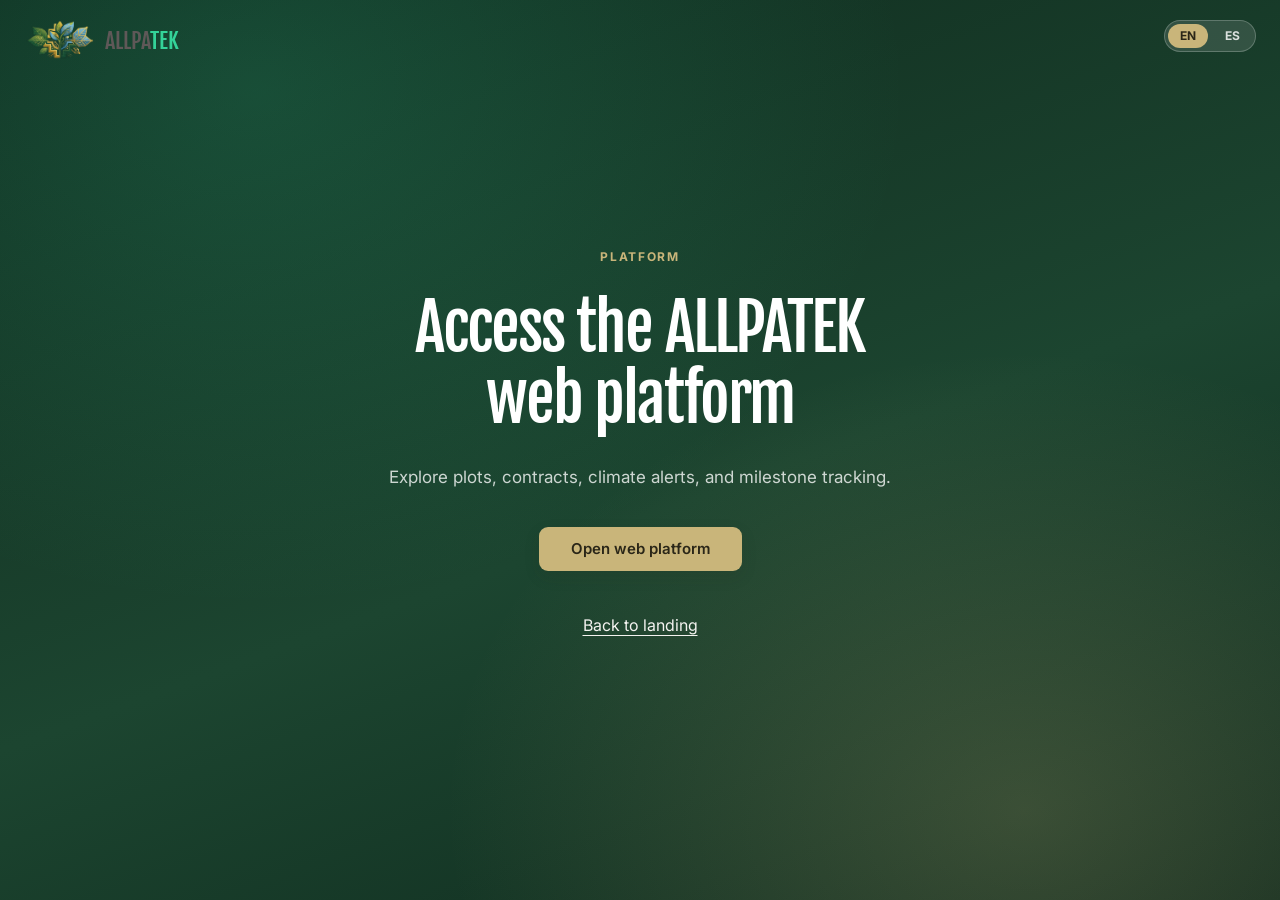
==== commit d132fd1f: "fix: link the platform page to the published application" ====
--- a/plataforma.html
+++ b/plataforma.html
@@ -3,9 +3,9 @@
   <head>
     <meta charset="UTF-8" />
     <meta name="viewport" content="width=device-width, initial-scale=1.0" />
-    <meta name="description" content="{coming.lead}" />
+    <meta name="description" content="Explore plots, contracts, climate alerts, and milestone tracking." data-i18n-content="coming.lead" />
     <meta name="theme-color" content="#0f2a1d" />
-    <title>{coming.meta}</title>
+    <title data-i18n="coming.meta">ALLPATEK — Web platform</title>
     <link rel="icon" href="assets/logo.png" type="image/png" />
     <link rel="preconnect" href="https://fonts.googleapis.com" />
     <link rel="preconnect" href="https://fonts.gstatic.com" crossorigin />
@@ -29,10 +29,11 @@
       </div>
 
       <p class="coming__kicker" data-i18n="coming.kicker">Platform</p>
-      <h1 id="coming-title" data-i18n="coming.title">The web platform will be here very soon</h1>
-      <p class="coming__lead" data-i18n="coming.lead">Managed plots, milestone-protected payments, and live harvest traceability — launching shortly.</p>
+      <h1 id="coming-title" data-i18n="coming.title">Access the ALLPATEK web platform</h1>
+      <p class="coming__lead" data-i18n="coming.lead">Explore plots, contracts, climate alerts, and milestone tracking.</p>
 
-      <a class="btn btn--gold btn--lg" href="index.html" data-i18n="coming.back">Back to landing</a>
+      <a class="btn btn--gold btn--lg" href="https://terranova-allpatek.netlify.app/" target="_blank" rel="noopener noreferrer" data-i18n="coming.open">Open web platform</a>
+      <p><a class="coming__back" href="index.html" data-i18n="coming.back">Back to landing</a></p>
     </main>
     <script src="script.js"></script>
   </body>
--- a/styles.css
+++ b/styles.css
@@ -1031,23 +1031,33 @@
 }
 
 .team-dot {
-  width: 8px;
-  height: 8px;
+  display: grid;
+  place-items: center;
+  width: 32px;
+  height: 32px;
   padding: 0;
   border: none;
   border-radius: 50%;
+  background: transparent;
+  cursor: pointer;
+}
+
+.team-dot::before {
+  content: "";
+  width: 8px;
+  height: 8px;
+  border-radius: 50%;
   background: rgba(20, 45, 28, 0.2);
-  cursor: pointer;
-  transition: background 0.25s, transform 0.25s var(--ease-spring), width 0.25s;
-}
-
-.team-dot.is-active {
+  transition: background 0.25s, width 0.25s;
+}
+
+.team-dot.is-active::before {
   background: var(--green);
   width: 24px;
   border-radius: 999px;
 }
 
-.team-dot:hover:not(.is-active) {
+.team-dot:hover:not(.is-active)::before {
   background: rgba(20, 45, 28, 0.4);
 }
 
@@ -1518,12 +1528,20 @@
     display: inline-flex;
   }
 
-  .nav__cta {
+  .nav .nav__cta {
     display: none;
+    order: 4;
+    width: 100%;
+  }
+
+  .nav.is-open .nav__cta {
+    display: inline-flex;
   }
 
   .nav__links {
     display: none;
+    order: 3;
+    flex: 0 0 100%;
     width: 100%;
     flex-direction: column;
   }
@@ -1641,6 +1659,7 @@
   }
 
   .team-track,
+  .team-dot::before,
   .card,
   .plan,
   .member,
@@ -1652,6 +1671,17 @@
   }
 }
 
+.coming__back {
+  color: var(--cream);
+  text-decoration: underline;
+  text-underline-offset: 4px;
+}
+
+.coming__back:focus-visible {
+  outline: 2px solid var(--mint);
+  outline-offset: 4px;
+}
+
 .team-carousel:focus-visible {
   outline: 2px solid var(--mint);
   outline-offset: 6px;
